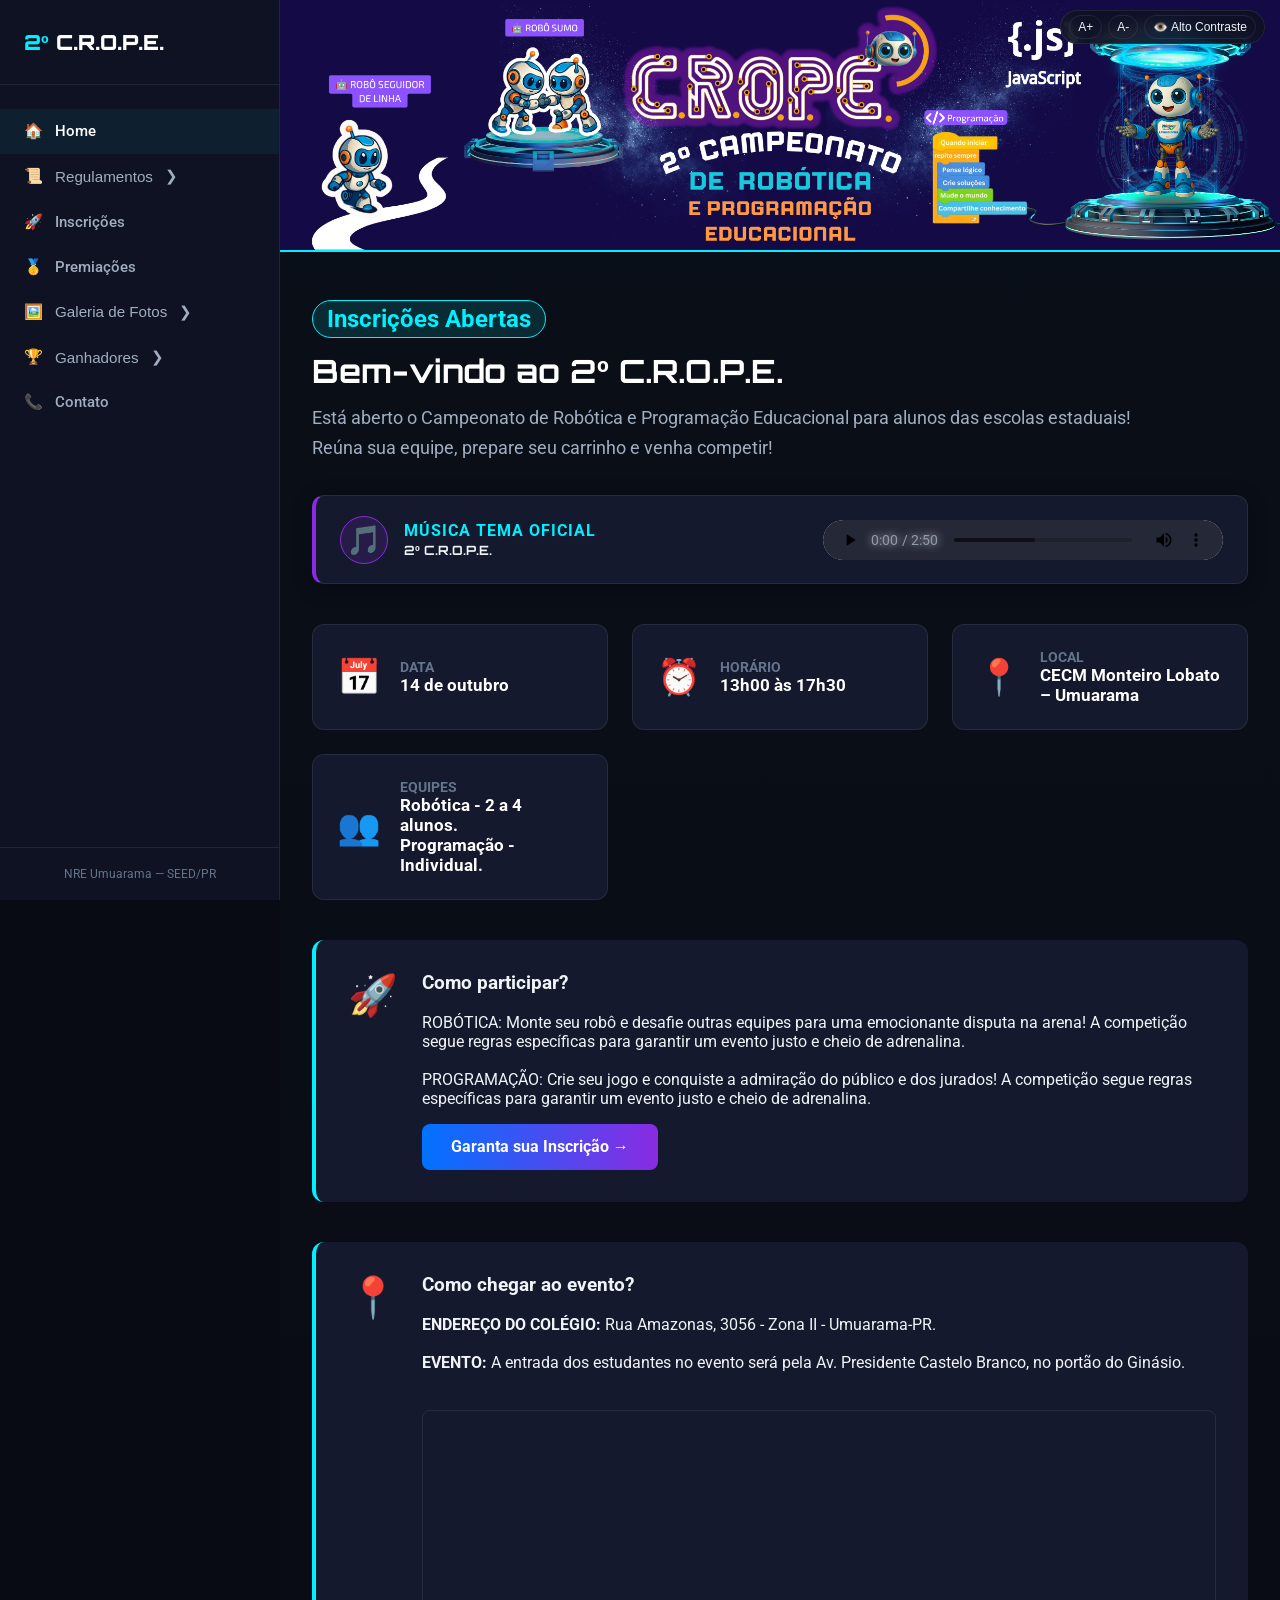
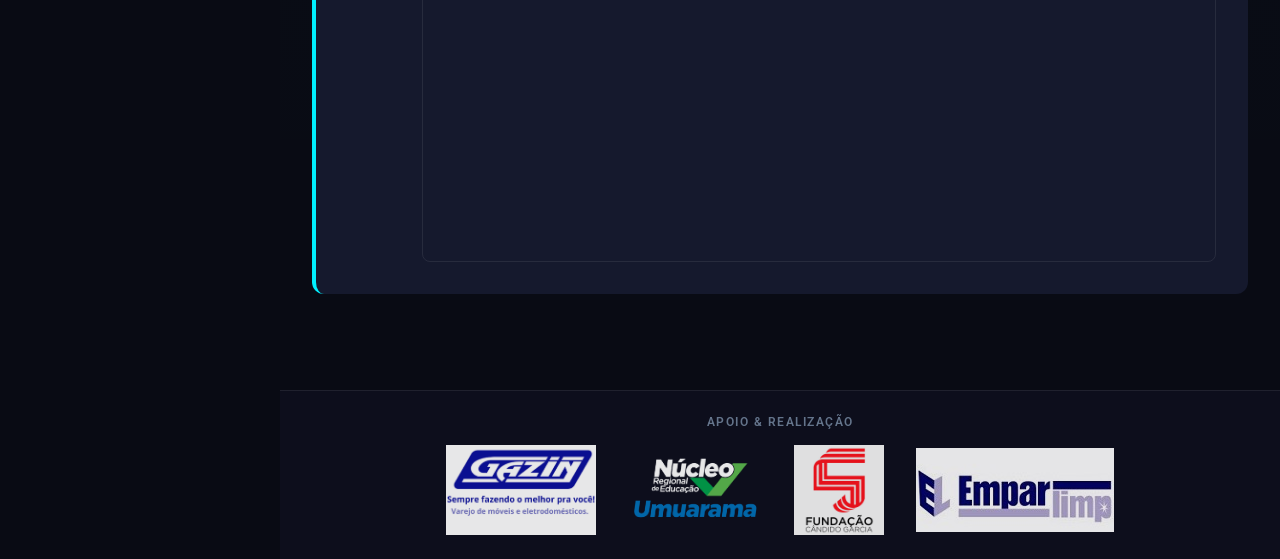
==== index.html @ f58b5fd3 "Logo Empar Limp" ====
<!DOCTYPE html>
<html lang="pt-BR">
<head>
    <meta charset="UTF-8">
    <meta name="viewport" content="width=device-width, initial-scale=1.0">
    <title>2º C.R.O.P.E. - Campeonato de Robótica e Programação Educacional</title>
    <!-- Google Fonts -->
    <link rel="preconnect" href="https://fonts.googleapis.com">
    <link rel="preconnect" href="https://fonts.gstatic.com" crossorigin>
    <link href="https://fonts.googleapis.com/css2?family=Orbitron:wght@600;800;900&family=Rajdhani:wght@500;600;700&family=Roboto:wght@300;400;500;700&display=swap" rel="stylesheet">
    <link rel="stylesheet" href="css/style.css">
</head>
<body class="cyber-theme">

    <!-- ACESSIBILIDADE -->
<div class="accessibility-bar" role="region" aria-label="Acessibilidade">
    <button id="btn-increase-font" title="Aumentar fonte" aria-label="Aumentar fonte">A+</button>
    <button id="btn-decrease-font" title="Diminuir fonte" aria-label="Diminuir fonte">A-</button>
    <button id="btn-toggle-contrast" title="Alternar alto contraste" aria-label="Alto contraste">👁️ Alto Contraste</button>
</div>

    <!-- BARRA LATERAL DE NAVEGAÇÃO -->
    <aside class="sidebar-navigation" id="sidebar">
        <div class="sidebar-header">
            <a href="#home" class="brand-logo">
                <span class="brand-edition">2º</span> C.R.O.P.E.
            </a>
            <button class="mobile-toggle" id="mobile-toggle" aria-label="Alternar Menu">
                <span></span>
                <span></span>
                <span></span>
            </button>
        </div>

        <nav class="nav-menu">
            <ul class="nav-list">
                <li class="nav-item">
                    <a href="#home" class="nav-link active" data-section="home">
                        <span class="nav-icon">🏠</span>
                        <span class="nav-text">Home</span>
                    </a>
                </li>
                <li class="nav-item dropdown">
                    <button class="dropdown-btn" aria-expanded="false">
                        <span class="nav-icon">📜</span>
                        <span class="nav-text">Regulamentos</span>
                        <span class="arrow-icon">❯</span>
                    </button>
                    <ul class="dropdown-menu">
                        <li><a href="#regulamento-robotica" class="nav-link" data-section="regulamento-robotica">Robótica Educacional</a></li>
                        <li><a href="#regulamento-programacao" class="nav-link" data-section="regulamento-programacao">Programação Educacional</a></li>
                    </ul>
                </li>
                <li class="nav-item">
                    <a href="#inscricoes" class="nav-link" data-section="inscricoes">
                        <span class="nav-icon">🚀</span>
                        <span class="nav-text">Inscrições</span>
                    </a>
                </li>
                <li class="nav-item">
                    <a href="#premiacoes" class="nav-link" data-section="premiacoes">
                        <span class="nav-icon">🥇</span>
                        <span class="nav-text">Premiações</span>
                    </a>
                </li>
                <li class="nav-item dropdown">
                    <button class="dropdown-btn" aria-expanded="false">
                        <span class="nav-icon">🖼️</span>
                        <span class="nav-text">Galeria de Fotos</span>
                        <span class="arrow-icon">❯</span>
                    </button>
                    <ul class="dropdown-menu">
                        <li><a href="#fotos-2025" class="nav-link" data-section="fotos-2025">Fotos 1º CROPE (2025)</a></li>
                        <li><a href="#fotos-2026" class="nav-link" data-section="fotos-2026">Fotos 2º CROPE (2026)</a></li>
                    </ul>
                </li>
                <li class="nav-item dropdown">
                    <button class="dropdown-btn" aria-expanded="false">
                        <span class="nav-icon">🏆</span>
                        <span class="nav-text">Ganhadores</span>
                        <span class="arrow-icon">❯</span>
                    </button>
                    <ul class="dropdown-menu">
                        <li><a href="#ganhadores-2025" class="nav-link" data-section="ganhadores-2025">Ganhadores (2025)</a></li>
                        <li><a href="#ganhadores-2026" class="nav-link" data-section="ganhadores-2026">Ganhadores (2026)</a></li>
                    </ul>
                </li>
                <li class="nav-item">
                    <a href="#contato" class="nav-link" data-section="contato">
                        <span class="nav-icon">📞</span>
                        <span class="nav-text">Contato</span>
                    </a>
                </li>

            <!--    <li class="nav-item">
                    <a href="resultados.html" class="nav-link" target="_blank">
                        <span class="badge-neon2">● Resultados ao Vivo!</span>
                    </a>
                </li>
            -->    

            </ul>
        </nav>

        <footer class="sidebar-footer">
            <p>NRE Umuarama — SEED/PR</p>
        </footer>
    </aside>

    <!-- CONTEÚDO PRINCIPAL (SPA VISUAL) -->
    <main class="main-content">

        <!-- ================= SEÇÃO: HOME ================= -->
        <section id="home" class="page-section active">
            <header class="banner-header">
                <img src="images/banner/banner-home.png" alt="Banner 2º CROPE" class="banner-img" onerror="this.classList.add('banner-placeholder')">
                <div class="banner-fallback-title">
                    <h1>2º C.R.O.P.E.</h1>
                    <p>CAMPEONATO DE ROBÓTICA E PROGRAMAÇÃO EDUCACIONAL</p>
                </div>
            </header>

            <article class="content-wrapper">
                <header class="section-title-group">
                    <span class="badge-neon">Inscrições Abertas</span>
                    <h2>Bem-vindo ao 2º C.R.O.P.E.</h2>
                    <p class="lead-text">Está aberto o Campeonato de Robótica e Programação Educacional para alunos das escolas estaduais!</p>
                    <p class="lead-text">Reúna sua equipe, prepare seu carrinho e venha competir!</p>
                </header>

                <!-- Player de Áudio Oficial -->
                    <div class="audio-player-card">
                        <div class="audio-info">
                            <div class="audio-icon">🎵</div>
                            <div class="audio-details">
                                <span class="audio-tag">Música Tema Oficial</span>
                                <h4 class="audio-title">2º C.R.O.P.E.</h4>
                            </div>
                        </div>
    
                        <!-- O atributo 'controls' permite que o usuário dê o play e o 'preload="metadata"' não força o carregamento pesado -->
                        <audio class="custom-audio-element" controls preload="metadata">
                            <source src="audio/musica-tema.mp3" type="audio/mpeg">
                            Seu navegador não suporta o elemento de áudio.
                        </audio>
                    </div>
                
                <section class="info-grid">
                    <article class="info-card">
                        <div class="info-icon">📅</div>
                        <div class="info-body">
                            <h3>Data</h3>
                            <p>14 de outubro</p>
                        </div>
                    </article>

                    <article class="info-card">
                        <div class="info-icon">⏰</div>
                        <div class="info-body">
                            <h3>Horário</h3>
                            <p>13h00 às 17h30</p>
                        </div>
                    </article>

                    <article class="info-card">
                        <div class="info-icon">📍</div>
                        <div class="info-body">
                            <h3>Local</h3>
                            <p>CECM Monteiro Lobato – Umuarama</p>
                        </div>
                    </article>

                    <article class="info-card">
                        <div class="info-icon">👥</div>
                        <div class="info-body">
                            <h3>Equipes</h3>
                            <p>Robótica - 2 a 4 alunos.</p>
                            <p>Programação - Individual.</p>
                        </div>
                    </article>
                </section>

                <article class="callout-box accent-cyan">
                    <div class="callout-icon">🚀</div>
                    <div class="callout-content">
                        <h3>Como participar?</h3><br>                        
                        <p>ROBÓTICA: Monte seu robô e desafie outras equipes para uma emocionante disputa na arena! A competição segue regras específicas para garantir um evento justo e cheio de adrenalina.</p><br>                        
                        <p>PROGRAMAÇÃO: Crie seu jogo e conquiste a admiração do público e dos jurados! A competição segue regras específicas para garantir um evento justo e cheio de adrenalina.</p>
                        <a href="#inscricoes" class="btn-primary nav-trigger" data-target="inscricoes">Garanta sua Inscrição &rarr;</a>
                    </div>
                </article>

               <article class="callout-box accent-cyan">
                    <div class="callout-icon">📍</div>
                    <div class="callout-content">
                    <h3>Como chegar ao evento?</h3><br>                    
                    <p><strong>ENDEREÇO DO COLÉGIO:</strong> Rua Amazonas, 3056 - Zona II - Umuarama-PR.</p><br>                    
                    <p><strong>EVENTO:</strong> A entrada dos estudantes no evento será pela Av. Presidente Castelo Branco, no portão do Ginásio.</p><br>
                    

                    <!-- Contêiner do Mini-Mapa -->
                    <div class="map-container">
                        <iframe 
                            src="https://www.google.com/maps/embed?pb=!1m18!1m12!1m3!1d3652.883713912192!2d-53.31583000000001!3d-23.751500000000003!2m3!1f0!2f0!3f0!3m2!1i1024!2i768!4f13.1!3m3!1m2!1s0x94f2d40026e632db%3A0xb3cf51aef977a4a2!2sR.%20Amazonas%2C%203056%20-%20Zona%20II%2C%20Umuarama%20-%20PR%2C%2087502-120!5e0!3m2!1spt-BR!2sbr!4v1700000000000!5m2!1spt-BR!2sbr" 
                            width="100%" 
                            height="220" 
                            style="border:0;" 
                            allowfullscreen="" 
                            loading="lazy" 
                            referrerpolicy="no-referrer-when-downgrade">
                        </iframe>
                    </div>
                    </div>
                </article>

            </article>
        </section>


        <!-- ================= SEÇÃO: REGULAMENTO ROBÓTICA ================= -->
        <section id="regulamento-robotica" class="page-section">
            <header class="banner-header">
                <img src="images/banner/banner-regulamento-robotica.png" alt="Banner Regulamento Robótica Educacional" class="banner-img" onerror="this.classList.add('banner-placeholder')">
                <div class="banner-fallback-title">
                    <h1>REGULAMENTO ROBÓTICA</h1>
                </div>
            </header>

            <article class="content-wrapper">
                <header class="section-title-group">
                    <h2>Regulamento de Robótica Educacional</h2>
                    <p class="lead-text">Nosso manual de superpoderes! Ele garante que a competição seja justa, emocionante e cheia de desafios incríveis para você mostrar todo o seu talento na robótica.</p>
                </header><br>

                <div class="action-bar-pdf">
                    <a href="docs/regulamento-robotica-esse.pdf" target="_blank" rel="noopener noreferrer" class="btn-download-pdf">
                        📄 Clique aqui e baixe o regulamento de Robótica em PDF
                    </a>
                </div>

                <article class="alert-box warning-alert">
                    <div class="alert-header">
                        <span class="alert-icon">⚠️</span>
                        <h3>Briefing Obrigatório</h3>
                    </div>
                    <p>Será realizado um briefing obrigatório antes do início da competição, com o objetivo de esclarecer e elucidar quaisquer dúvidas dos competidores. É de responsabilidade das equipes interessadas estarem presentes no briefing, com pelo menos um representante, no horário previamente informado pela organização.</p>
                </article>

                <section class="rules-detail-card">
                    <h3>Regras Gerais & Autoridade</h3><br>
                    <ul class="styled-list">
                        <li>A organização poderá realizar briefings adicionais para discutir eventuais situações não previstas neste regulamento.</li>
                        <li>Em casos de incidentes não previstos nestas regras ou não acordados previamente em briefing, caberá à organização do evento deliberar sobre como proceder.</li>
                        <li>Os árbitros poderão solicitar informações técnicas ou operacionais sobre o robô, se julgarem necessário.</li>
                        <li>Os árbitros têm autoridade para desclassificar robôs ou tomar decisões cabíveis durante a competição, desde que justificadas com base neste regulamento e no conteúdo do briefing.</li>
                    </ul>
                </section>
            </article>
        </section>

        <!-- ================= SEÇÃO: REGULAMENTO PROGRAMAÇÃO ================= -->
        <section id="regulamento-programacao" class="page-section">
            <header class="banner-header">
                <img src="images/banner/banner-regulamento-programacao.png" alt="Banner Regulamento Programação Educacional" class="banner-img" onerror="this.classList.add('banner-placeholder')">
                <div class="banner-fallback-title">
                    <h1>REGULAMENTO PROGRAMAÇÃO</h1>
                </div>
            </header>

            <article class="content-wrapper">
                <header class="section-title-group">
                    <h2>Regulamento de Programação Educacional</h2>
                    <p class="lead-text">Nosso guia supremo! Ele mostra tudo que deve ser feito para que a competição seja justa, emocionante e cheia de desafios incríveis para você mostrar todo o seu talento na programação.</p>
                </header><br>

                <div class="action-bar-pdf">
                    <a href="docs/regulamento-programacao-esse.pdf" target="_blank" rel="noopener noreferrer" class="btn-download-pdf">
                        📄 Clique aqui e baixe o regulamento de Programação em PDF
                    </a>
                </div>

                <article class="alert-box warning-alert">
                    <div class="alert-header">
                        <span class="alert-icon">🧑‍💻</span>
                        <h3>Fase Classificatória</h3>
                    </div>
                    <p>Após o encerramento das inscrições será realizada uma banca avaliadora para selecionar os 5 projetos que serão apresentados no dia do evento.</p>
                </article>

                <article class="alert-box warning-alert">
                    <div class="alert-header">
                        <span class="alert-icon">⚠️</span>
                        <h3>Briefing Obrigatório</h3>
                    </div>
                    <p>Será realizado um briefing obrigatório antes do início das apresentações, com o objetivo de esclarecer e elucidar quaisquer dúvidas dos competidores. É de responsabilidade dos interessados estarem presentes no briefing, no horário previamente informado pela organização.</p>
                </article>

                <section class="rules-detail-card">
                    <h3>Orientações Gerais da Competição</h3><br>
                    <ul class="styled-list">
                        <li>A organização poderá realizar briefings adicionais para discutir eventuais situações não previstas neste regulamento.</li>
                        <li>Em casos de incidentes não previstos nestas regras ou não acordados previamente em briefing, caberá à organização do evento deliberar sobre como proceder.</li>
                        <li>Os avaliadores poderão solicitar informações técnicas sobre o projeto/código, se julgarem necessário.</li>
                    </ul>
                </section>
            </article>
        </section>

        <!-- ================= SEÇÃO: INSCRIÇÕES ================= -->
        <section id="inscricoes" class="page-section">
            <header class="banner-header">
                <img src="images/banner/banner-inscricoes.png" alt="Banner Inscrições CROPE" class="banner-img" onerror="this.classList.add('banner-placeholder')">
                <div class="banner-fallback-title">
                    <h1>INSCRIÇÕES</h1>
                </div>
            </header>

            <article class="content-wrapper">
                <header class="section-title-group">
                    <h2>Inscrições para o 2º CROPE</h2>
                    <p class="lead-text">Confira os requisitos de participação e garanta a vaga da sua escola e equipe nas modalidades disponíveis.</p><br>
                </header>

                <section class="requirements-card">
                    <h3 style="color: aqua;">Prazo final para as inscrições: 30 de setembro de 2026.</h3><br>
                    <h3>Requisitos para Participação</h3><br>
                    <ul class="check-list">
                        <li>Podem participar alunos regularmente matriculados nas escolas estaduais jurisdicionadas ao NRE Umuarama.</li>
                        <li>As equipes/competidor inscritos devem representar uma instituição educacional.</li>
                        <li>Para Robótica cada equipe deve ser composta por 2 até 4 alunos.</li>
                        <li>Para Programação os trabalhos devem ser individuais.</li>
                        <li>Cada equipe de Robótica deverá fazer a inscrição na categoria em que deseja participar.</li>
                        <li>Uma instituição pode ser representada por várias equipes ou competidor.</li>
                        <li>O registro de diferentes equipes da mesma instituição na mesma categoria só é permitido se forem compostas por alunos distintos.</li>
                    </ul>
                </section>

                <article class="callout-box alert-border">
                    <div class="callout-icon">✍️</div>
                    <div class="callout-content">
                        <h3>Autorização para MENORES de idade.</h3>
                        <p><strong>É obrigatório anexar a autorização de uso de imagem assinada pelos responsáveis legais dos participantes no ato do preenchimento do formulário de inscrição.</strong></p>
                        <p><strong>Todas as autorizações devem ser agrupadas em um único arquivo PDF para anexar no formulário.</strong></p>
                        <a href="docs/termo-uso-imagem-menor.pdf" target="_blank" class="btn-secondary">
                            📄 Clique aqui para baixar o termo de autorização de uso de imagem para MENOR de idade.
                        </a>
                    </div>
                </article>

                <article class="callout-box alert-border-maior">
                    <div class="callout-icon">✍️</div>
                    <div class="callout-content">
                        <h3>Autorização para MAIORES de idade e/ou professores.</h3>
                        <p><strong>É obrigatório anexar a autorização de uso de imagem devidamente assinada pelos participantes no ato do preenchimento do formulário de inscrição.</strong></p>
                        <p><strong>Todas as autorizações devem ser agrupadas em um único arquivo PDF para anexar no formulário.</strong></p>
                        <a href="docs/termo-uso-imagem-maior.pdf" target="_blank" class="btn-secondary">
                            📄 Clique aqui para baixar o termo de autorização de uso de imagem para MAIOR de idade.
                        </a>
                    </div>
                </article>

                <section class="categories-grid">
                    <article class="category-card glow-purple">
                        <div class="category-badge">Modalidade Robótica</div>
                        <div class="category-icon">🤖</div>
                        <h3>Robô-Sumô</h3>
                        <p>Enfrente outros robôs na arena para ver quem consegue manter o domínio no tatame com força, agilidade e estratégia.</p>
                        <a href="https://forms.gle/gAjZwC9jieRZu14V9" target="_blank" rel="noopener noreferrer" class="btn-action">
                            <span>🤖 Realizar inscrição: Robô-Sumô</span>
                        </a>
                    </article>

                    <article class="category-card glow-blue">
                        <div class="category-badge">Modalidade Robótica</div>
                        <div class="category-icon">🏎️</div>
                        <h3>Seguidor de Linha</h3>
                        <p>Projete e programe um robô veloz capaz de percorrer o circuito sem perder o traçado e no menor tempo possível.</p>
                        <a href="https://forms.gle/YvRXK4kQCvYUqTuA7" target="_blank" rel="noopener noreferrer" class="btn-action">
                            <span>🏎️ Realizar inscrição: Seguidor de Linha</span>
                        </a>
                    </article>

                    <article class="category-card glow-green">
                        <div class="category-badge">Modalidade Programação</div>
                        <div class="category-icon">💻</div>
                        <h3>Programação</h3>
                        <p>Crie um jogo envolvente capaz de cativar o público e os jurados, use toda sua criatividade e desenvolva soluções inteligentes para um código limpo.</p>
                        <a href="https://forms.gle/HqL9S4xP6eVXHHpk6" target="_blank" rel="noopener noreferrer" class="btn-action">
                            <span>👨‍💻 Realizar inscrição: Programação</span>
                        </a>
                    </article>
                </section>
            </article>
        </section>

        <!-- ================= SEÇÃO: PREMIAÇÕES ================= -->
        <section id="premiacoes" class="page-section">
            <header class="banner-header">
                <img src="images/banner/banner-premiacoes.png" alt="Banner Premiações CROPE" class="banner-img" onerror="this.classList.add('banner-placeholder')">
                <div class="banner-fallback-title">
                    <h1>PREMIAÇÕES</h1>
                </div>
            </header>

            <article class="content-wrapper">
                <header class="section-title-group">
                    <h2>Premiações & Reconhecimento</h2>
                    <p class="lead-text">Seu esforço, dedicação e criatividade serão valorizados e celebrados no 2º C.R.O.P.E.!</p>
                </header>

                <section class="awards-grid">
                    <article class="award-card rank-gold">
                        <div class="award-trophy">🏆</div>
                        <h3>Troféus</h3>
                        <p><strong>1º, 2º e 3º colocados</strong> de cada categoria receberão troféus e medalhas.</p>
                    </article>

                    <article class="award-card rank-silver">
                        <div class="award-trophy">🥇</div>
                        <h3>Medalhas</h3>
                        <p><strong>4º e 5º colocados</strong> de cada categoria receberão apenas medalhas.</p>
                    </article>

                    <article class="award-card rank-bronze">
                        <div class="award-trophy">📜</div>
                        <h3>Certificados</h3>
                        <p><strong>Todos os participantes</strong> receberão certificados oficiais de participação de acordo com a categoria.</p>
                    </article>
                </section>
            </article>
        </section>

        <!-- ================= SEÇÃO: FOTOS 2025 ================= -->
        <section id="fotos-2025" class="page-section">
            <header class="banner-header">
                <img src="images/banner/banner-fotos.png" alt="Banner Fotos" class="banner-img" onerror="this.classList.add('banner-placeholder')">
                <div class="banner-fallback-title">
                    <h1>FOTOS DO EVENTO</h1>
                </div>
            </header>

            <article class="content-wrapper">
                <header class="section-title-group">
                    <h2>Fotos do 1º CROPE (2025)</h2>
                    <p class="lead-text">Relembre os melhores momentos da primeira edição do Campeonato de Robótica e Programação Educacional.</p>
                </header>


                <section class="gallery-slider-container">
                    <!-- As fotos serão injetadas dinamicamente via JS aqui -->
                    <div class="slider-wrapper" id="slider-wrapper2025"></div>

                    <!-- Botões de controle -->
                    <button class="slider-btn prev" id="slider-prev">❮</button>
                    <button class="slider-btn next" id="slider-next">❯</button>
                </section>
            
            </article>
        </section>

        <!-- ================= SEÇÃO: FOTOS 2026 ================= -->
        <section id="fotos-2026" class="page-section">
            <header class="banner-header">
                <img src="images/banner/banner-fotos.png" alt="Banner Fotos" class="banner-img" onerror="this.classList.add('banner-placeholder')">
                <div class="banner-fallback-title">
                    <h1>FOTOS DO EVENTO</h1>
                </div>
            </header>

            <article class="content-wrapper">
                <header class="section-title-group">
                    <h2>Fotos do 2º CROPE (2026) - EM BREVE</h2>
                    <p class="lead-text">Aqui estarão as fotos da segunda edição do Campeonato de Robótica e Programação Educacional.</p>
                </header>

                <section class="gallery-slider-container">
                    <!-- As fotos serão injetadas dinamicamente via JS aqui -->
                    <div class="slider-wrapper" id="slider-wrapper2026"></div>

                    <!-- Botões de controle -->
                    <button class="slider-btn prev" id="slider-prev">❮</button>
                    <button class="slider-btn next" id="slider-next">❯</button>
                </section>

            </article>
        </section>

        <!-- ================= SEÇÃO: GANHADORES 2025 ================= -->
        <section id="ganhadores-2025" class="page-section">
            <header class="banner-header">
                <img src="images/banner/banner-ganhadores.png" alt="Banner Regulamento Robótica Educacional" class="banner-img" onerror="this.classList.add('banner-placeholder')">
                <div class="banner-fallback-title">
                    <h1>GANHADORES 2025</h1>
                </div>
            </header>

            <article class="content-wrapper">
                <header class="section-title-group">
                    <h2>Ganhadores do CROPE em 2025</h2>
                    <p class="lead-text">Conheça os competidores que mostraram todo seu talento na edição 2025 do CROPE.</p>
                </header>

                <article class="alert-box warning-alert">
                    <div class="alert-header">
                        <h3>🤖 Robô-Sumô</h3>
                    </div>
                    <h3>1º lugar: CE Ver José Balan: Titan Balan</h3>
                    <h3>2° lugar: CE Nestor Victor: Haikaze</h3>
                    <h3>3° lugar: CE Nestor Victor: Aluzão</h3>
                    <h3>4° lugar: CE Nestor Victor: Cybergirls</h3>
                    <h3>5ª lugar: CE Lucia Alves - Vórtex Sombrio</h3>
                </article>

                <article class="alert-box ganhadores-alert">
                    <div class="alert-header">
                        <h3>🚗 Seguidor de Linha</h3>
                    </div>
                    <h3>1º lugar: CE Castelo Branco: Destructor</h3>                   
                    <h3>2° lugar: CE Nestor Victor : Legendário</h3>
                    <h3>3º lugar: CE Santa Eliza: Roblô</h3>
                    <h3>4° lugar: CE Castelo Branco: Robocopssanta</h3>
                    <h3>5ª lugar: CE Malba Tahan: Cyber Flash</h3>
                </article>

                <section class="rules-detail-card">
                    <h3>O próximo ganhador pode ser você 🫵</h3>                                        
                </section>
            </article>
        </section>
        
       <!-- ================= SEÇÃO: GANHADORES 2026 ================= -->
        <section id="ganhadores-2026" class="page-section">
            <header class="banner-header">
                <img src="images/banner/banner-ganhadores.png" alt="Banner Regulamento Robótica Educacional" class="banner-img" onerror="this.classList.add('banner-placeholder')">
                <div class="banner-fallback-title">
                    <h1>GANHADORES 2026</h1>
                </div>
            </header>

            <article class="content-wrapper">
                <header class="section-title-group">
                    <h2>Ganhadores do CROPE em 2026 (EM BREVE)</h2>
                    <p class="lead-text">Conheça os competidores que mostraram todo seu talento na edição 2026 do CROPE.</p>
                </header>

               <!-- <article class="alert-box warning-alert">
                    <div class="alert-header">
                        <h3>🤖 Robô-Sumô</h3>
                    </div>
                    <h3>1º lugar: CE Ver José Balan: Titan Balan</h3>
                    <h3>2° lugar: CE Nestor Victor: Haikaze</h3>
                    <h3>3° lugar: CE Nestor Victor: Aluzão</h3>
                    <h3>4° lugar: CE Nestor Victor: Cybergirls</h3>
                    <h3>5ª lugar: CE Lucia Alves - Vórtex Sombrio</h3>
                </article>

                <article class="alert-box ganhadores-alert">
                    <div class="alert-header">
                        <h3>🚗 Seguidor de Linha</h3>
                    </div>
                    <h3>1º lugar: CE Castelo Branco: Destructor</h3>                   
                    <h3>2° lugar: CE Nestor Victor : Legendário</h3>
                    <h3>3º lugar: CE Santa Eliza: Roblô</h3>
                    <h3>4° lugar: CE Castelo Branco: Robocopssanta</h3>
                    <h3>5ª lugar: CE Malba Tahan: Cyber Flash</h3>
                </article>

                <section class="rules-detail-card">
                    <h3>O próximo ganhador pode ser você 🫵</h3>                                        
                </section> -->
            </article>
        </section> 
        
        <!-- ================= SEÇÃO: CONTATO ================= -->
        <section id="contato" class="page-section">
            <header class="banner-header">
                <img src="images/banner/banner-contato.png" alt="Banner Contato" class="banner-img" onerror="this.classList.add('banner-placeholder')">
                <div class="banner-fallback-title">
                    <h1>CONTATO</h1>
                </div>
            </header>

            <article class="content-wrapper">
                <header class="section-title-group">
                    <h2>Fale Conosco</h2>
                    <p class="lead-text">Dúvidas sobre os regulamentos, inscrições ou logística do evento? Entre em contato com a equipe organizadora.</p>
                </header>

                <section class="contacts-grid">
                    <article class="contact-card glow-cyan">
                        <header class="contact-card-header">
                            <span class="contact-tag">Coordenação</span>
                            <h3>Robótica Educacional</h3>
                        </header>
                        <div class="contact-body">
                            <div class="person-name">Kelly Christina Rezende</div>
                            <ul class="contact-details-list">
                                <li>📧 <a href="mailto:kelly_rezende@escola.pr.gov.br">kelly_rezende@escola.pr.gov.br</a></li>
                                <li>🏢 NRE de Umuarama</li>
                                <li>☎️ (44) 3621-8610</li>
                                <li>📱 (44) 99833-7289</li>
                            </ul>
                        </div>
                    </article>

                    <article class="contact-card glow-purple">
                        <header class="contact-card-header">
                            <span class="contact-tag">Coordenação</span>
                            <h3>Programação Educacional</h3>
                        </header>
                        <div class="contact-body">
                            <div class="person-name">Edmilson Ramos Coelho</div>
                            <ul class="contact-details-list">
                                <li>📧 <a href="mailto:nreumr_programacao@educacao.pr.gov.br">nreumr_programacao@educacao.pr.gov.br</a></li>
                                <li>🏢 NRE de Umuarama</li>
                                <li>☎️ (44) 3621-8656</li>
                                <li>📱 (44) 99976-3508</li>
                            </ul>
                        </div>
                    </article>
                </section>
            </article>
        </section>

        <!-- Cole este bloco dentro de <main class="main-content">, no final, após todas as .page-section -->
        <footer class="sponsors-footer">
            <div class="sponsors-container">
                <span class="sponsors-title">Apoio & Realização</span>
                <div class="sponsors-logos">
                    <!-- Substitua os 'src' pelos caminhos das imagens dos patrocinadores -->
                    <img src="images/logo/logo-gazin-e.png" alt="Núcleo Regional de Educação de Umuarama" class="sponsor-logo">
                    <img src="images/logo/logo-nre.png" alt="Móveis Gazin" class="sponsor-logo">
                    <img src="images/logo/logo-fund-unipar.jpeg" alt="Fundação Cândido Garcia" class="sponsor-logo">
                    <img src="images/logo/logo-empar-limp.jpeg" alt="Empar Limp" class="sponsor-logo">
                </div>
            </div>
        </footer>

    </main>

    <script src="js/script.js"></script>
</body>
</html>
---- css/style.css ----
:root {
    --bg-dark-core: #090b14;
    --bg-sidebar: #0f1222;
    --bg-card: #15192d;
    --cyan-neon: #00f0ff;
    --blue-neon: #0072ff;
    --purple-neon: #8a2be2;
    --magenta-neon: #ff007f;
    --yellow-warning: #ffd700;
    --text-primary: #f0f4f8;
    --text-muted: #a0aec0;
    --text-dim: #64748b;
    --border-subtle: rgba(255, 255, 255, 0.08);
    --font-heading: 'Orbitron', 'Rajdhani', sans-serif;
    --font-body: 'Roboto', sans-serif;
    --font-scale: 1rem;
}

/* ALTO CONTRASTE */
body.high-contrast {
    --bg-dark-core: #000000 !important;
    --bg-sidebar: #050505 !important;
    --bg-card: #111111 !important;
    --cyan-neon: #00ffff !important;
    --blue-neon: #3388ff !important;
    --purple-neon: #d000ff !important;
    --magenta-neon: #ff0055 !important;
    --yellow-warning: #ffff00 !important;
    --text-primary: #ffffff !important;
    --text-muted: #e0e0e0 !important;
    --border-subtle: #ffffff !important;
}

*, *::before, *::after { 
    box-sizing: border-box; 
    margin: 0; 
    padding: 0; 
}

html { 
    font-size: var(--font-scale); 
}

body.cyber-theme {
    background-color: var(--bg-dark-core);
    color: var(--text-primary);
    font-family: var(--font-body);
    display: flex;
    min-height: 100vh;
}

/* FIXAR O TITULO DA PÁGINA / BANNER NO TOPO */
.banner-header {
    position: sticky;
    top: 0;
    z-index: 90;
    background-color: var(--bg-dark-core);
    backdrop-filter: blur(10px);
}

/* Evita que o conteúdo da página passe por cima dos botões de acessibilidade */
.accessibility-bar {
    z-index: 1000;
}

/* BARRA DE ACESSIBILIDADE */
.accessibility-bar {
    position: fixed;
    top: 10px;
    right: 15px;
    z-index: 1000;
    display: flex;
    gap: 6px;
    background: rgba(15, 18, 34, 0.85);
    backdrop-filter: blur(8px);
    padding: 4px 8px;
    border-radius: 20px;
    border: 1px solid var(--border-subtle);
}

.accessibility-bar button {
    background: transparent;
    border: 1px solid var(--border-subtle);
    color: var(--text-primary);
    padding: 4px 8px;
    border-radius: 12px;
    font-size: 0.75rem;
    cursor: pointer;
    transition: all 0.2s;
}

.accessibility-bar button:hover {
    border-color: var(--cyan-neon);
    color: var(--cyan-neon);
}

/* SIDEBAR E CABEÇALHO FIXO */
.sidebar-navigation {
    width: 280px;
    background-color: var(--bg-sidebar);
    border-right: 1px solid var(--border-subtle);
    display: flex;
    flex-direction: column;
    position: fixed;
    top: 0; bottom: 0; left: 0;
    z-index: 100;
}

.sidebar-header { 
    padding: 1.8rem 1.5rem; 
    border-bottom: 1px solid var(--border-subtle); 
    display: flex;
    justify-content: space-between;
    align-items: center;
}

.brand-logo { 
    font-family: var(--font-heading); 
    font-size: 1.3rem; 
    font-weight: 900; 
    color: #fff; 
    text-decoration: none; 
}

.brand-edition { 
    color: var(--cyan-neon); 
}

.mobile-toggle {
    display: none;
    background: transparent;
    border: none;
    cursor: pointer;
    flex-direction: column;
    gap: 5px;
}

.mobile-toggle span {
    width: 24px;
    height: 2px;
    background: var(--text-primary);
    transition: 0.3s;
}

.nav-menu { 
    flex: 1; 
    padding: 1.5rem 0; 
    overflow-y: auto;
}

 .nav-list { 
    list-style: none;
}

.nav-link, .dropdown-btn {
    display: flex; 
    align-items: center; 
    gap: 12px; 
    padding: 0.85rem 1.5rem;
    color: var(--text-muted); 
    text-decoration: none; 
    font-weight: 500; 
    font-size: 0.95rem;
    border-left: 3px solid transparent; 
    background: transparent; 
    border: none; 
    width: 100%; 
    cursor: pointer; 
    text-align: left;
}

.nav-link:hover, .nav-link.active { 
    color: #fff; 
    background: rgba(0, 240, 255, 0.06); 
    border-left-color: var(--cyan-neon); 
}

.dropdown-menu { 
    list-style: none; 
    max-height: 0; 
    overflow: hidden; 
    transition: max-height 0.3s ease; 
    background: rgba(0, 0, 0, 0.2); 
}

.dropdown.open .dropdown-menu {
     max-height: 200px; 
}

.dropdown-menu .nav-link { 
    padding-left: 3.2rem; 
    font-size: 0.88rem; 
}

.sidebar-footer { 
    padding: 1.2rem 1.5rem; 
    border-top: 1px solid var(--border-subtle); 
    font-size: 0.75rem; 
    color: var(--text-dim); 
    text-align: center; 
}

.main-content { 
    margin-left: 280px; 
    flex: 1; 
    min-height: 100vh; 
}

.page-section { 
    display: none; 
}

.page-section.active { 
    display: block; 
    animation: fadeIn 0.3s ease; 
}

@keyframes fadeIn { 
    from { opacity: 0; } 
    to { opacity: 1; } 
}

/* DIFERENCIAÇÃO DE SEÇÕES E BANNERS */

.banner-header {
    position: sticky;
    top: 0;
    z-index: 90;
    width: 100%;
    max-height: 260px; /* Mantém um limite máximo para não ocupar a tela toda */
    overflow: hidden;
    border-bottom: 2px solid var(--cyan-neon);
    background: #0d111d;
    display: flex;
    justify-content: center;
    align-items: center;
}

.banner-img {
    width: 100%;
    height: 100%;
    max-height: 260px;
    object-fit: contain; /* Exibe a imagem inteira sem cortar texto ou arte */
    object-position: center;
}

.banner-placeholder { 
    display: none !important; 
}

.banner-fallback-title { 
    display: none; 
    padding: 3rem 2rem; 
    text-align: center; 
    background: linear-gradient(135deg, #150030 0%, #00122e 100%); 
}

.banner-img.banner-placeholder + .banner-fallback-title { 
    display: block; 
}

.banner-fallback-title h1 { 
    font-family: var(--font-heading); 
    color: var(--cyan-neon); 
}


/* Variações Sutis de Cores por Seção */
#home { 
    background: linear-gradient(180deg, rgba(0,240,255,0.02) 0%, transparent 100%); 
}

#regulamento-robotica { 
    background: linear-gradient(180deg, rgba(138,43,226,0.04) 0%, transparent 100%); 
}

#regulamento-robotica .banner-header { 
    border-bottom-color: var(--purple-neon); 
}

#regulamento-programacao { 
    background: linear-gradient(180deg, rgba(0,114,255,0.04) 0%, transparent 100%); 
}

#regulamento-programacao .banner-header { 
    border-bottom-color: var(--blue-neon); 
}

#inscricoes { 
    background: linear-gradient(180deg, rgba(255,0,127,0.03) 0%, transparent 100%); 
}

#inscricoes .banner-header { 
    border-bottom-color: var(--magenta-neon); 
}

.content-wrapper { 
    max-width: 1100px; 
    margin: 0 auto; 
    padding: 3rem 2rem; 
}

.callout-content {
    width: 100%;
}

.map-container {
    margin-top: 1.2rem;
    width: 100%;
    max-width: 900px;
    border-radius: 8px;
    overflow: hidden;
    border: 1px solid var(--border-subtle);
}

.map-container iframe {
    display: block;
    width: 100%;
    height: 450px;
}

.badge-neon { 
    display: inline-block; 
    padding: 4px 14px; 
    background: rgba(0, 240, 255, 0.12); 
    border: 1px solid var(--cyan-neon); 
    color: var(--cyan-neon); 
    border-radius: 20px; 
    font-size: 1.5rem; 
    font-weight: 700; 
    margin-bottom: 0.8rem; 
}

.badge-neon2 { 
    display: inline-block; 
    padding: 4px 14px; 
    background: rgba(0, 240, 255, 0.12); 
    border: 1px solid var(--cyan-neon); 
    color: var(--cyan-neon); 
    border-radius: 20px; 
    font-size: 1.1rem; 
    font-weight: 700; 
    margin-bottom: 0.8rem; 
    animation: pulse-live 1.5s infinite;
}

@keyframes pulse-live {
    0%, 100% { opacity: 1; transform: scale(1); }
    50% { opacity: 0.5; transform: scale(0.95); }
}

.section-title-group h2 { 
    font-family: var(--font-heading); 
    font-size: 2rem; 
    color: #fff; 
    margin-bottom: 0.8rem; 
}

.lead-text { 
    font-size: 1.1rem; 
    color: var(--text-muted); 
    line-height: 1.7; 
}

.info-grid { 
    display: grid; 
    grid-template-columns: repeat(auto-fit, minmax(220px, 1fr)); 
    gap: 1.5rem; 
    margin: 2.5rem 0; 
}

.info-card { 
    background: var(--bg-card); 
    border: 1px solid var(--border-subtle); 
    border-radius: 12px; 
    padding: 1.5rem; 
    display: flex; 
    align-items: center; 
    gap: 1.2rem; 
}

.info-icon { 
    font-size: 2.2rem; 
}

.info-body h3 { 
    font-size: 0.85rem; 
    color: var(--text-dim); 
    text-transform: uppercase; 
}

.info-body p { 
    font-size: 1.05rem; 
    font-weight: 700; 
    color: #fff; 
}

.callout-box { 
    background: var(--bg-card); 
    border-radius: 12px; 
    padding: 2rem; 
    display: flex;
    gap: 1.5rem; 
    margin-top: 2.5rem; 
    border-left: 4px solid var(--cyan-neon); 
}

.callout-box.alert-border { 
    border-left-color: var(--yellow-warning); 
}

.callout-box.alert-border-maior { 
    border-left-color: var(--magenta-neon); 
}

.callout-icon { 
    font-size: 2.5rem; 
}

.btn-primary { 
    display: inline-block; 
    padding: 0.85rem 1.8rem; 
    background: linear-gradient(90deg, var(--blue-neon), var(--purple-neon)); 
    color: #fff; 
    font-weight: 700; 
    text-decoration: none; 
    border-radius: 8px; 
    margin-top: 1rem; 
}

.btn-secondary { 
    display: inline-block; 
    padding: 0.75rem 1.4rem; 
    background: rgba(255, 255, 255, 0.05); 
    border: 1px solid var(--border-subtle); 
    color: #fff; 
    text-decoration: none; 
    border-radius: 6px; 
    margin-top: 0.8rem; 
}

.btn-download-pdf { 
    display: inline-flex; 
    padding: 1rem 1.8rem; 
    background: rgba(255, 0, 127, 0.1); 
    border: 1px solid var(--magenta-neon); 
    color: #fff; 
    text-decoration: none; 
    border-radius: 8px; 
    font-weight: 700; 
}


.warning-alert { 
    background: rgba(255, 215, 0, 0.06); 
    border: 1px solid var(--yellow-warning); 
    border-radius: 10px; 
    padding: 1.5rem; 
    margin: 2rem 0; 
}

.alert-header h3 { 
    color: var(--yellow-warning); 
    font-family: var(--font-heading); 
}

.ganhadores-alert { 
    background: rgba(255, 215, 0, 0.06); 
    border: 1px solid var(--magenta-neon); 
    border-radius: 10px; 
    padding: 1.5rem; 
    margin: 2rem 0; 
}


.categories-grid, .awards-grid, .contacts-grid { 
    display: grid; 
    grid-template-columns: repeat(auto-fit, minmax(280px, 1fr)); 
    gap: 2rem; 
    margin-top: 2.5rem; 
}

.category-card, .award-card, .contact-card { 
    background: var(--bg-card); 
    border: 1px solid var(--border-subtle); 
    border-radius: 14px; 
    padding: 2rem; 
}

.category-badge, .contact-tag { 
    font-size: 0.95rem; 
    color: var(--cyan-neon); 
    text-transform: uppercase; 
}

.category-icon, .award-trophy { 
    font-size: 3rem; 
    margin: 0.8rem 0; 
}

.btn-action { 
    display: block; 
    text-align: center; 
    padding: 0.85rem; 
    background: rgba(255, 255, 255, 0.05); 
    border: 1px solid var(--border-subtle); 
    color: #fff; 
    text-decoration: none; 
    border-radius: 8px; 
    margin-top: 1rem; 
}

/* 1. LARGURA DO CARROSSEL */

.gallery-slider-container { 
    position: relative; 
    max-width: 1000px; 
    margin: 2rem auto; 
    border-radius: 14px; 
    overflow: hidden; 
    background: #000; 
}

.slider-wrapper { 
    height: 600px; 
    position: relative; 
}

.slide-item { 
    position: absolute; 
    inset: 0; 
    opacity: 0; 
    transition: opacity 0.5s; 
}

.slide-item.active { 
    opacity: 1; 
}

.slide-item img { width: 100%; 
    height: 100%; 
    object-fit: cover; 
}

.slide-item figcaption { 
    position: absolute; 
    bottom: 0; 
    left: 0; 
    right: 0; 
    background: rgba(0,0,0,0.8); 
    padding: 1rem; 
    text-align: center; 
    color: #fff; 
}

.slider-btn { 
    position: absolute; 
    top: 50%; 
    transform: translateY(-50%); 
    background: rgba(0,0,0,0.7); 
    color: var(--cyan-neon); 
    border: none; 
    width: 40px; 
    height: 40px; 
    border-radius: 50%; 
    cursor: pointer; 
}

.slider-btn.prev { 
    left: 10px; 
}

.slider-btn.next { 
    right: 10px; 
}

@media (max-width: 900px) {
    .slider-wrapper { 
        height: 300px; /* Altura confortável para a tela do celular */
    }
}

.contact-card-header { 
    background: rgba(255,255,255,0.03); 
    padding: 1rem; 
    margin: -2rem -2rem 1.5rem -2rem; 
    border-bottom: 1px solid var(--border-subtle); 
}

.person-name { 
    font-size: 1.2rem; 
    font-weight: bold; 
    margin-bottom: 1rem; 
}

.contact-details-list { 
    list-style: none; 
    display: flex; 
    flex-direction: column; 
    gap: 0.6rem; 
}

.contact-details-list a { 
    color: var(--text-primary); 
    text-decoration: none; 
}

/* RODAPÉ DE PATROCINADORES */
.sponsors-footer {
    width: 100%;
    background: rgba(15, 18, 34, 0.6);
    border-top: 1px solid var(--border-subtle);
    padding: 1.5rem 2rem;
    margin-top: 3rem;
}

.sponsors-container {
    max-width: 1100px;
    margin: 0 auto;
    display: flex;
    flex-direction: column;
    align-items: center;
    gap: 1rem;
}

.sponsors-title {
    font-size: 0.75rem;
    text-transform: uppercase;
    letter-spacing: 1.5px;
    color: var(--text-dim);
    font-weight: 600;
}

.sponsors-logos {
    display: flex;
    flex-wrap: wrap;
    justify-content: center;
    align-items: center;
    gap: 2rem;
}

.sponsor-logo {
    max-height: 90px;
    width: auto;
    opacity: 0.9;
    filter: gray    scale(25%);
    transition: all 0.3s ease;
}

/* Efeito ao passar o mouse para dar destaque discreto */
.sponsor-logo:hover {
    opacity: 1;
    filter: grayscale(0%);
    max-height: 99px;
}

/* Ajuste Responsivo */
@media (max-width: 768px) {
    .sponsors-logos {
        gap: 1.2rem;
    }
    
    .sponsor-logo {
        max-height: 28px;
    }
}


/* RESPONSIVIDADE PARA DISPOSITIVOS MÓVEIS */
@media (max-width: 900px) {
    .sidebar-navigation {
        width: 100%;
        height: auto;
        bottom: auto;
        position: fixed;
        top: 0;
    }

    .mobile-toggle { display: flex; }

    .nav-menu {
        display: none;
        max-height: 70vh;
    }

    .sidebar-navigation.mobile-open .nav-menu {
        display: block;
    }

    .sidebar-footer { display: none; }

    .main-content {
        margin-left: 0;
        padding-top: 70px;
    }

    .accessibility-bar {
        top: 80px;
        right: 10px;
    }

    .content-wrapper { padding: 1.5rem 1rem; }
    .slider-wrapper { height: 260px; }
}

/* CARD DO PLAYER DE ÁUDIO */
.audio-player-card {
    background: var(--bg-card);
    border: 1px solid var(--border-subtle);
    border-left: 4px solid var(--purple-neon);
    border-radius: 12px;
    padding: 1.2rem 1.5rem;
    margin: 2rem 0;
    display: flex;
    flex-wrap: wrap;
    align-items: center;
    justify-content: space-between;
    gap: 1.2rem;
    box-shadow: 0 4px 20px rgba(0, 0, 0, 0.25);
}

.audio-info {
    display: flex;
    align-items: center;
    gap: 1rem;
}

.audio-icon {
    font-size: 1.8rem;
    background: rgba(138, 43, 226, 0.15);
    border: 1px solid var(--purple-neon);
    width: 48px;
    height: 48px;
    border-radius: 50%;
    display: flex;
    align-items: center;
    justify-content: center;
}

.audio-details {
    display: flex;
    flex-direction: column;
}

.audio-tag {
    font-size: 1.0rem;
    text-transform: uppercase;
    color: var(--cyan-neon);
    letter-spacing: 1px;
    font-weight: 700;
}

.audio-title {
    font-size: 0.8rem;
    color: var(--text-primary);
    font-family: var(--font-heading);
    margin-top: 2px;
}

/* ESTILIZAÇÃO DO CONTROLE NATIVO DE ÁUDIO */
.custom-audio-element {
    height: 40px;
    outline: none;
    border-radius: 20px;
    flex: 1;
    min-width: 250px;
    max-width: 400px;
}

/* Suporte visual para navegadores baseados em WebKit (Chrome, Edge, Brave, Opera) */
.custom-audio-element::-webkit-media-controls-panel {
    background-color: rgba(15, 18, 34, 0.9);
    border: 1px solid var(--border-subtle);
}

.custom-audio-element::-webkit-media-controls-current-time-display,
.custom-audio-element::-webkit-media-controls-time-remaining-display {
    color: var(--text-muted);
}

/* RESPONSIVIDADE */
@media (max-width: 600px) {
    .audio-player-card {
        flex-direction: column;
        align-items: flex-start;
    }
    
    .custom-audio-element {
        width: 100%;
        max-width: 100%;
    }
}
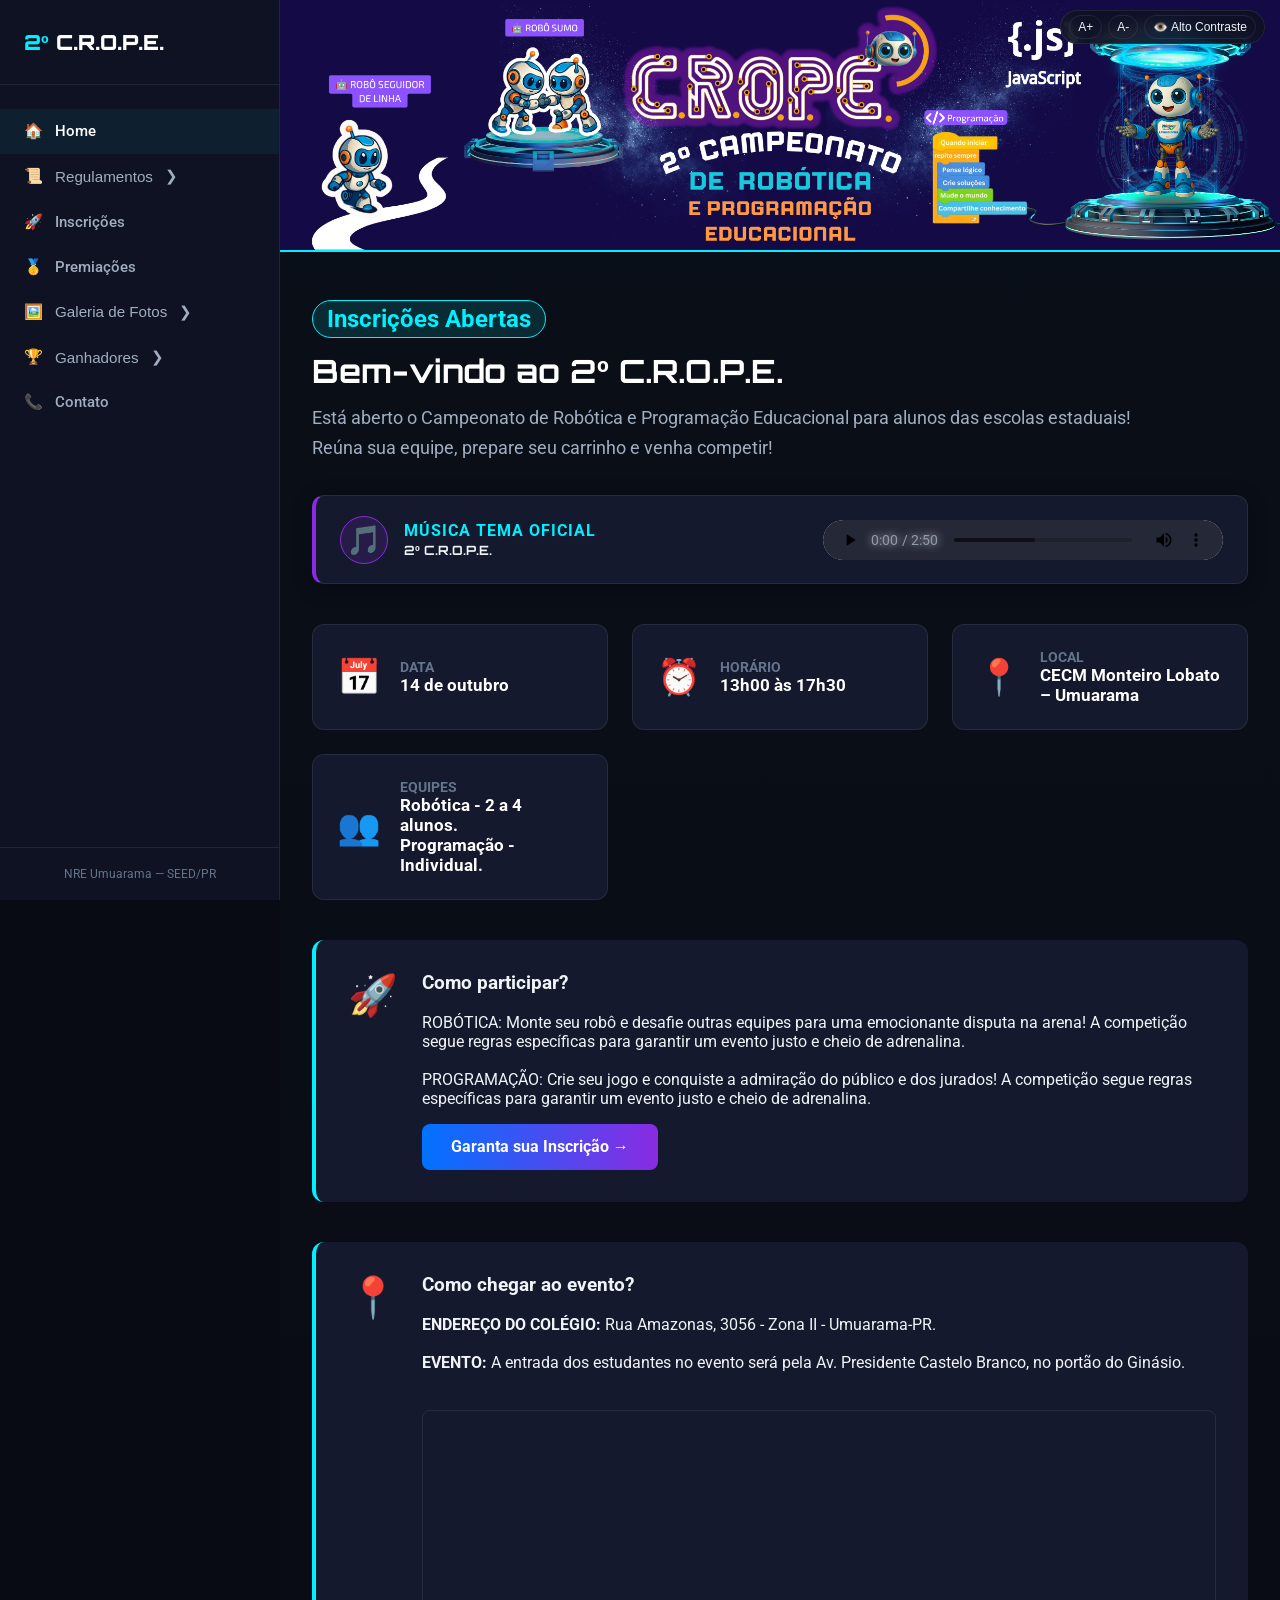
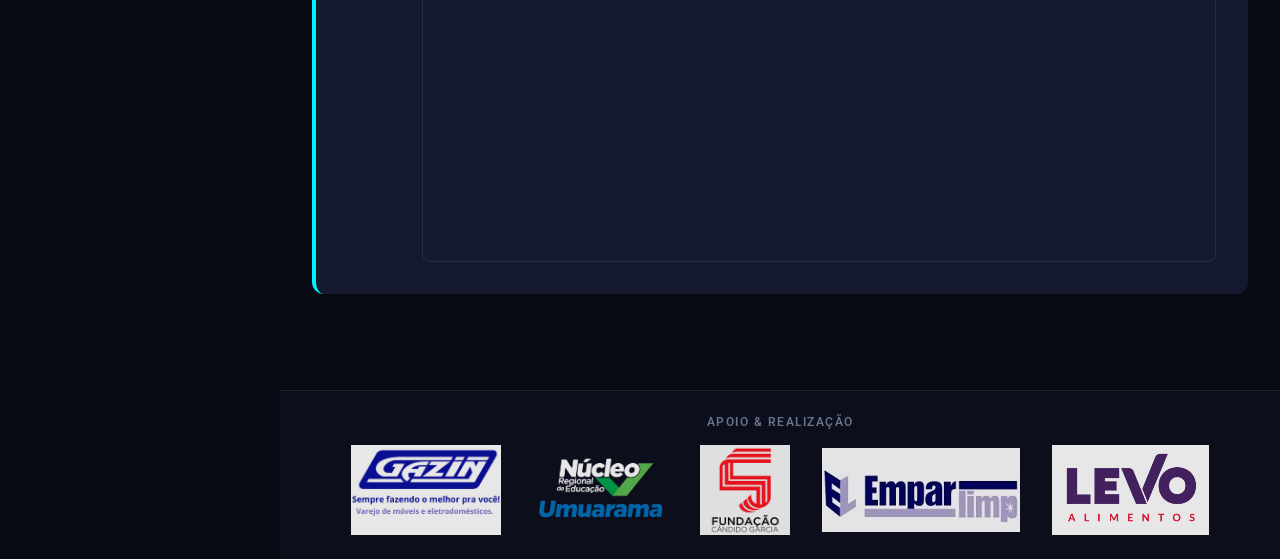
==== commit 40b71a45: "Logo Levo" ====
--- a/index.html
+++ b/index.html
@@ -632,6 +632,7 @@
                     <img src="images/logo/logo-nre.png" alt="Móveis Gazin" class="sponsor-logo">
                     <img src="images/logo/logo-fund-unipar.jpeg" alt="Fundação Cândido Garcia" class="sponsor-logo">
                     <img src="images/logo/logo-empar-limp.jpeg" alt="Empar Limp" class="sponsor-logo">
+                    <img src="images/logo/logo-levo.png" alt="Levo Alimentos" class="sponsor-logo">
                 </div>
             </div>
         </footer>
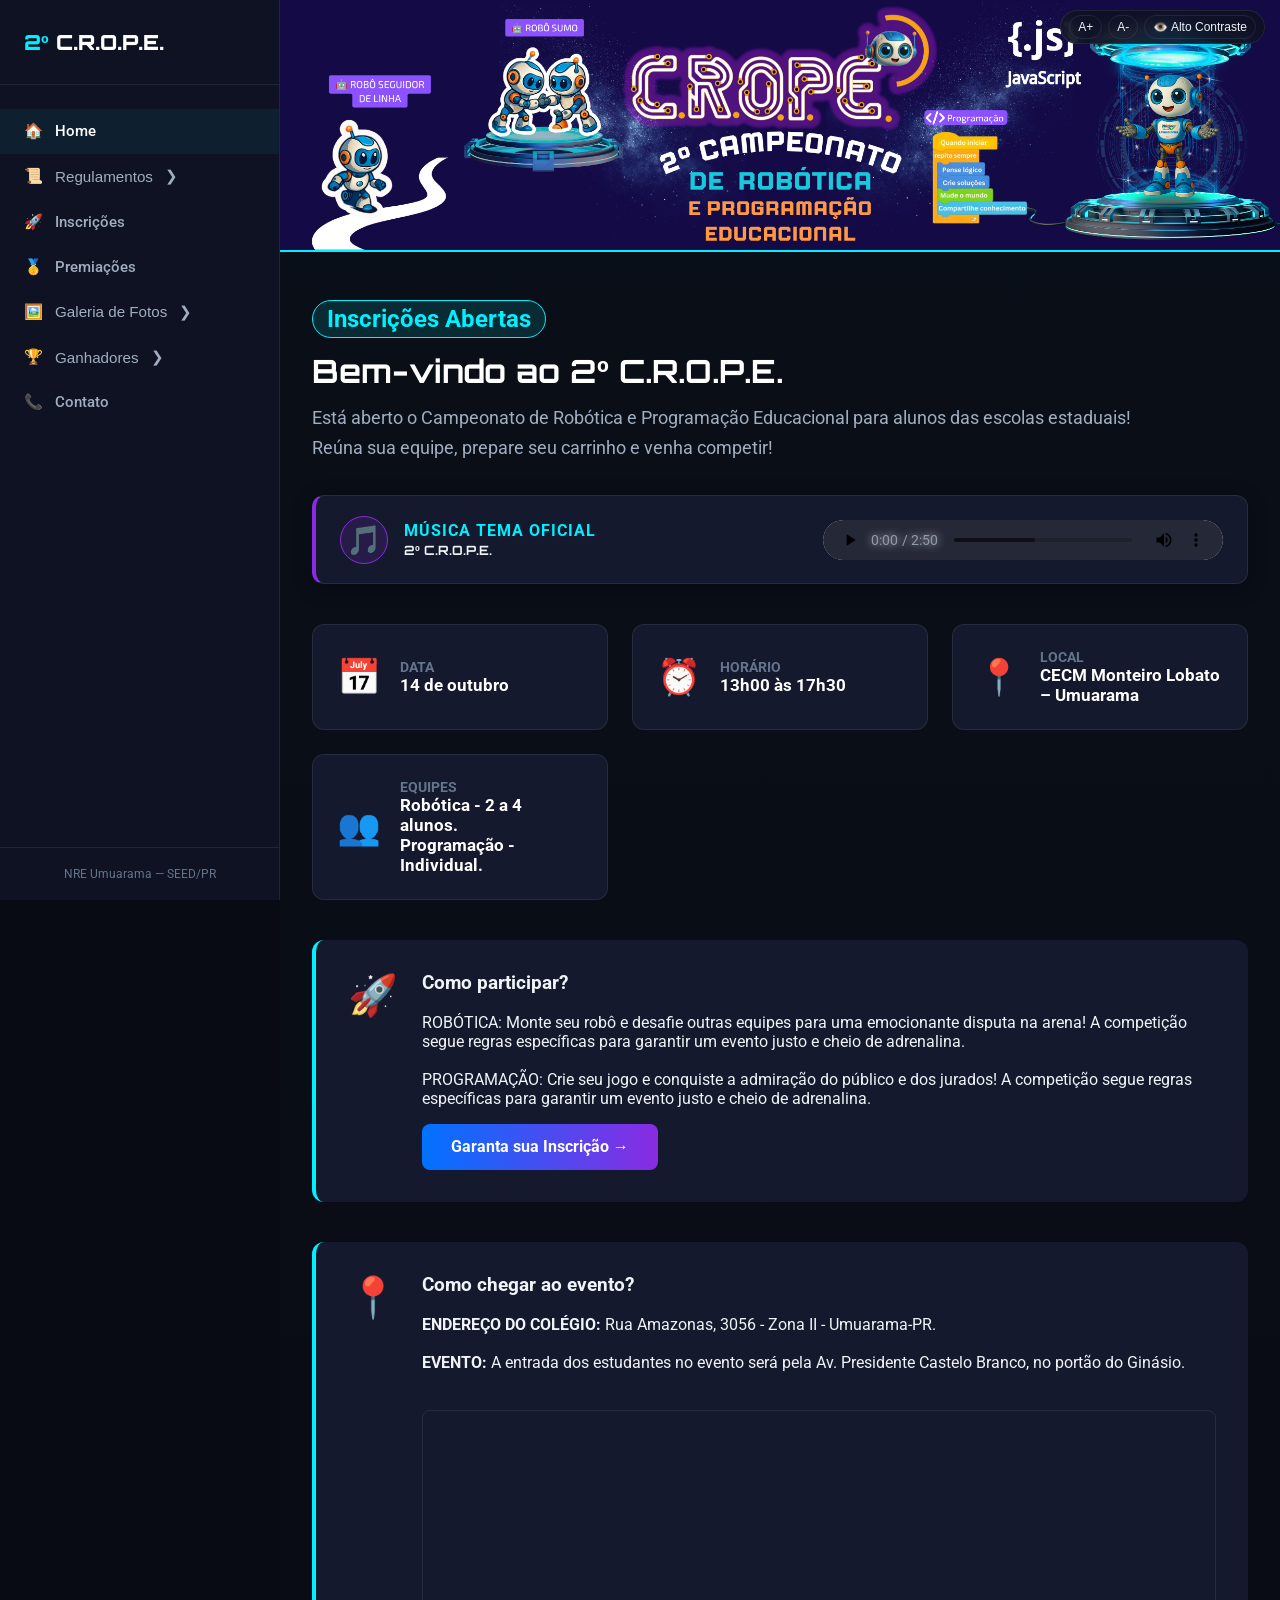
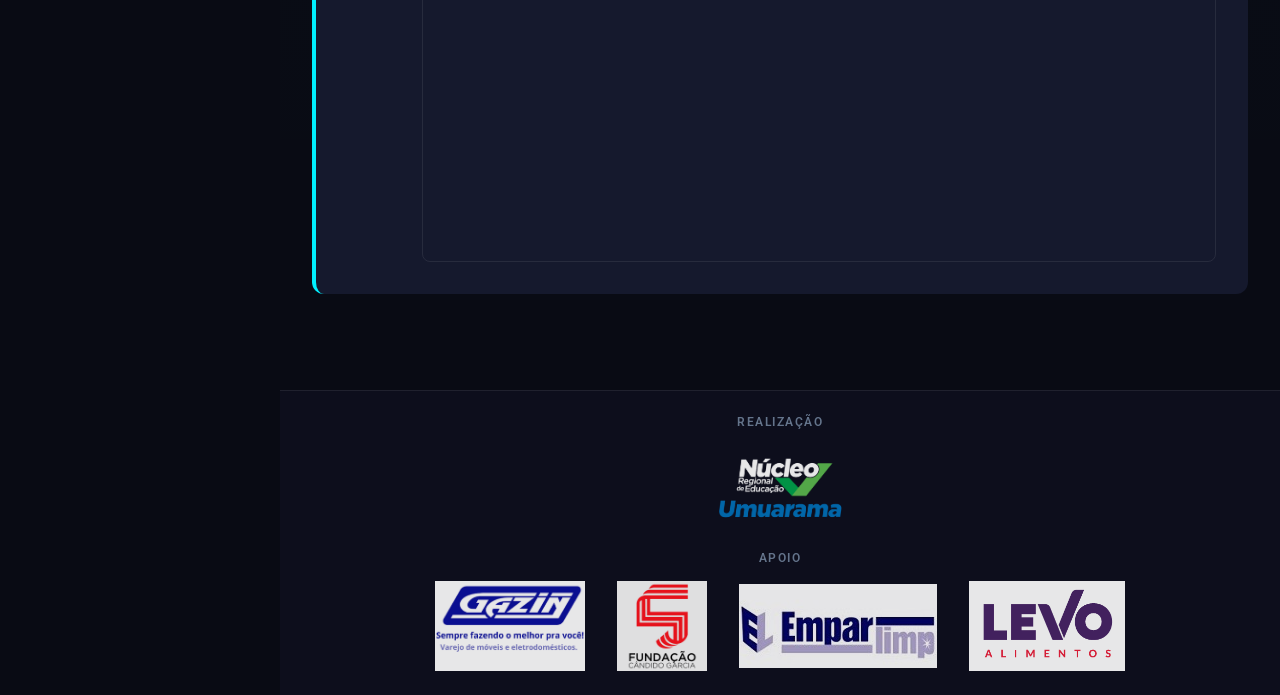
==== commit 5c6979f9: "Footer" ====
--- a/index.html
+++ b/index.html
@@ -625,11 +625,16 @@
         <!-- Cole este bloco dentro de <main class="main-content">, no final, após todas as .page-section -->
         <footer class="sponsors-footer">
             <div class="sponsors-container">
-                <span class="sponsors-title">Apoio & Realização</span>
+                <span class="sponsors-title">Realização</span>
                 <div class="sponsors-logos">
                     <!-- Substitua os 'src' pelos caminhos das imagens dos patrocinadores -->
-                    <img src="images/logo/logo-gazin-e.png" alt="Núcleo Regional de Educação de Umuarama" class="sponsor-logo">
-                    <img src="images/logo/logo-nre.png" alt="Móveis Gazin" class="sponsor-logo">
+                    <img src="images/logo/logo-nre.png" alt="Núcleo Regional de Educação de Umuarama" class="sponsor-logo">
+                </div>
+
+                <span class="sponsors-title">Apoio</span>
+                <div class="sponsors-logos">
+                    <!-- Substitua os 'src' pelos caminhos das imagens dos patrocinadores -->
+                    <img src="images/logo/logo-gazin-e.png" alt="Móveis Gazin" class="sponsor-logo">
                     <img src="images/logo/logo-fund-unipar.jpeg" alt="Fundação Cândido Garcia" class="sponsor-logo">
                     <img src="images/logo/logo-empar-limp.jpeg" alt="Empar Limp" class="sponsor-logo">
                     <img src="images/logo/logo-levo.png" alt="Levo Alimentos" class="sponsor-logo">
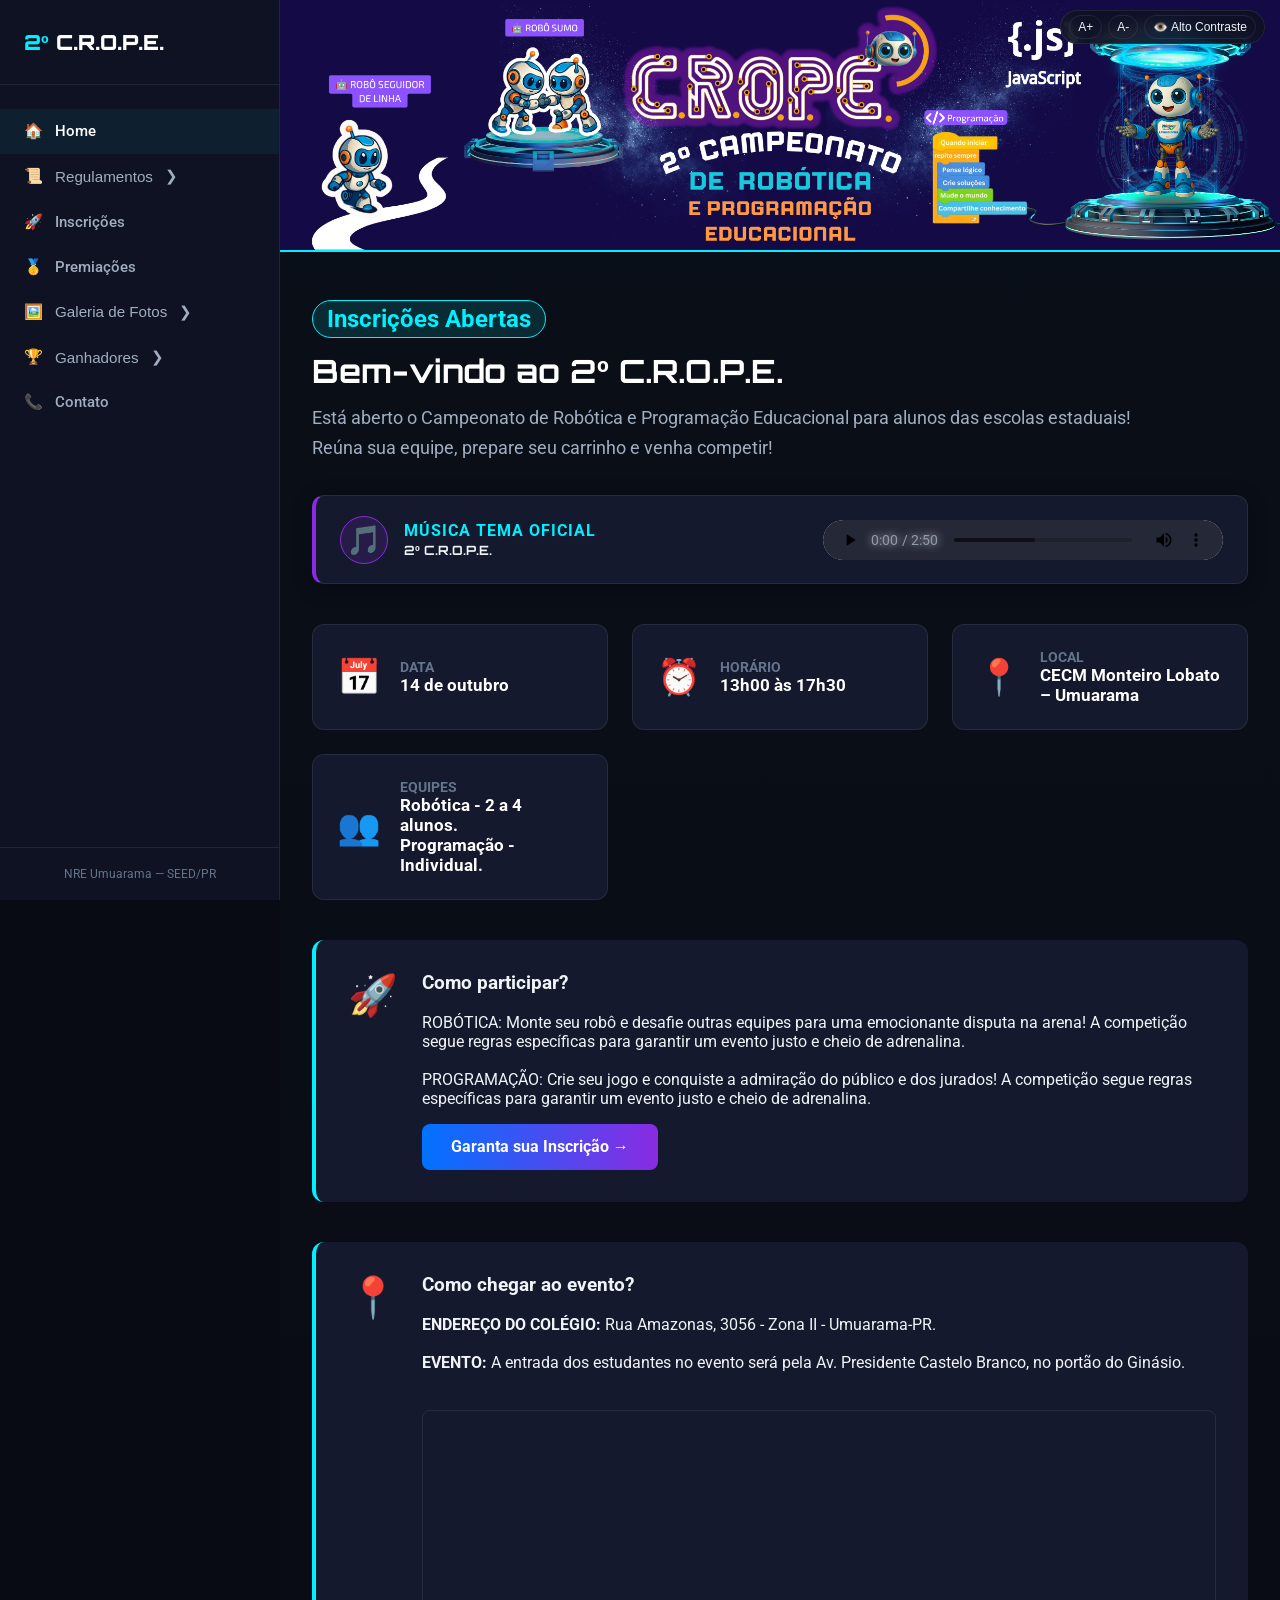
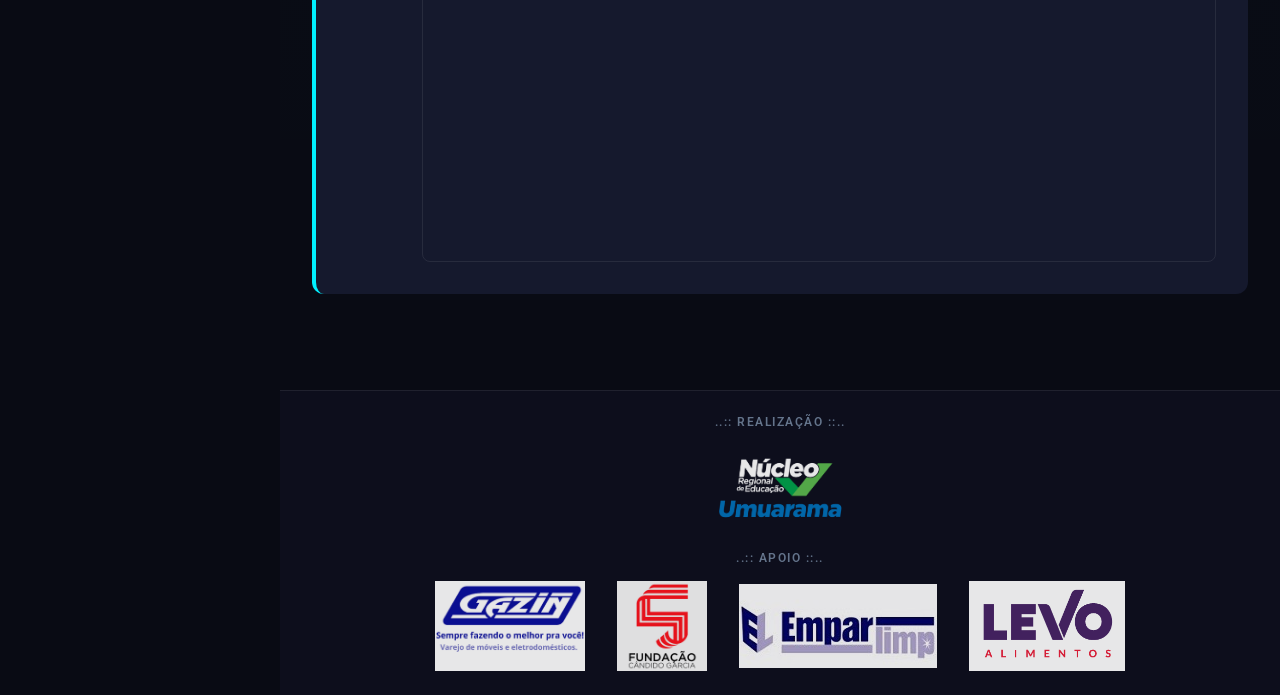
==== commit 04de7999: "Footer" ====
--- a/index.html
+++ b/index.html
@@ -625,13 +625,13 @@
         <!-- Cole este bloco dentro de <main class="main-content">, no final, após todas as .page-section -->
         <footer class="sponsors-footer">
             <div class="sponsors-container">
-                <span class="sponsors-title">Realização</span>
+                <span class="sponsors-title">..:: Realização ::..</span>
                 <div class="sponsors-logos">
                     <!-- Substitua os 'src' pelos caminhos das imagens dos patrocinadores -->
                     <img src="images/logo/logo-nre.png" alt="Núcleo Regional de Educação de Umuarama" class="sponsor-logo">
                 </div>
 
-                <span class="sponsors-title">Apoio</span>
+                <span class="sponsors-title">..:: Apoio ::..</span>
                 <div class="sponsors-logos">
                     <!-- Substitua os 'src' pelos caminhos das imagens dos patrocinadores -->
                     <img src="images/logo/logo-gazin-e.png" alt="Móveis Gazin" class="sponsor-logo">
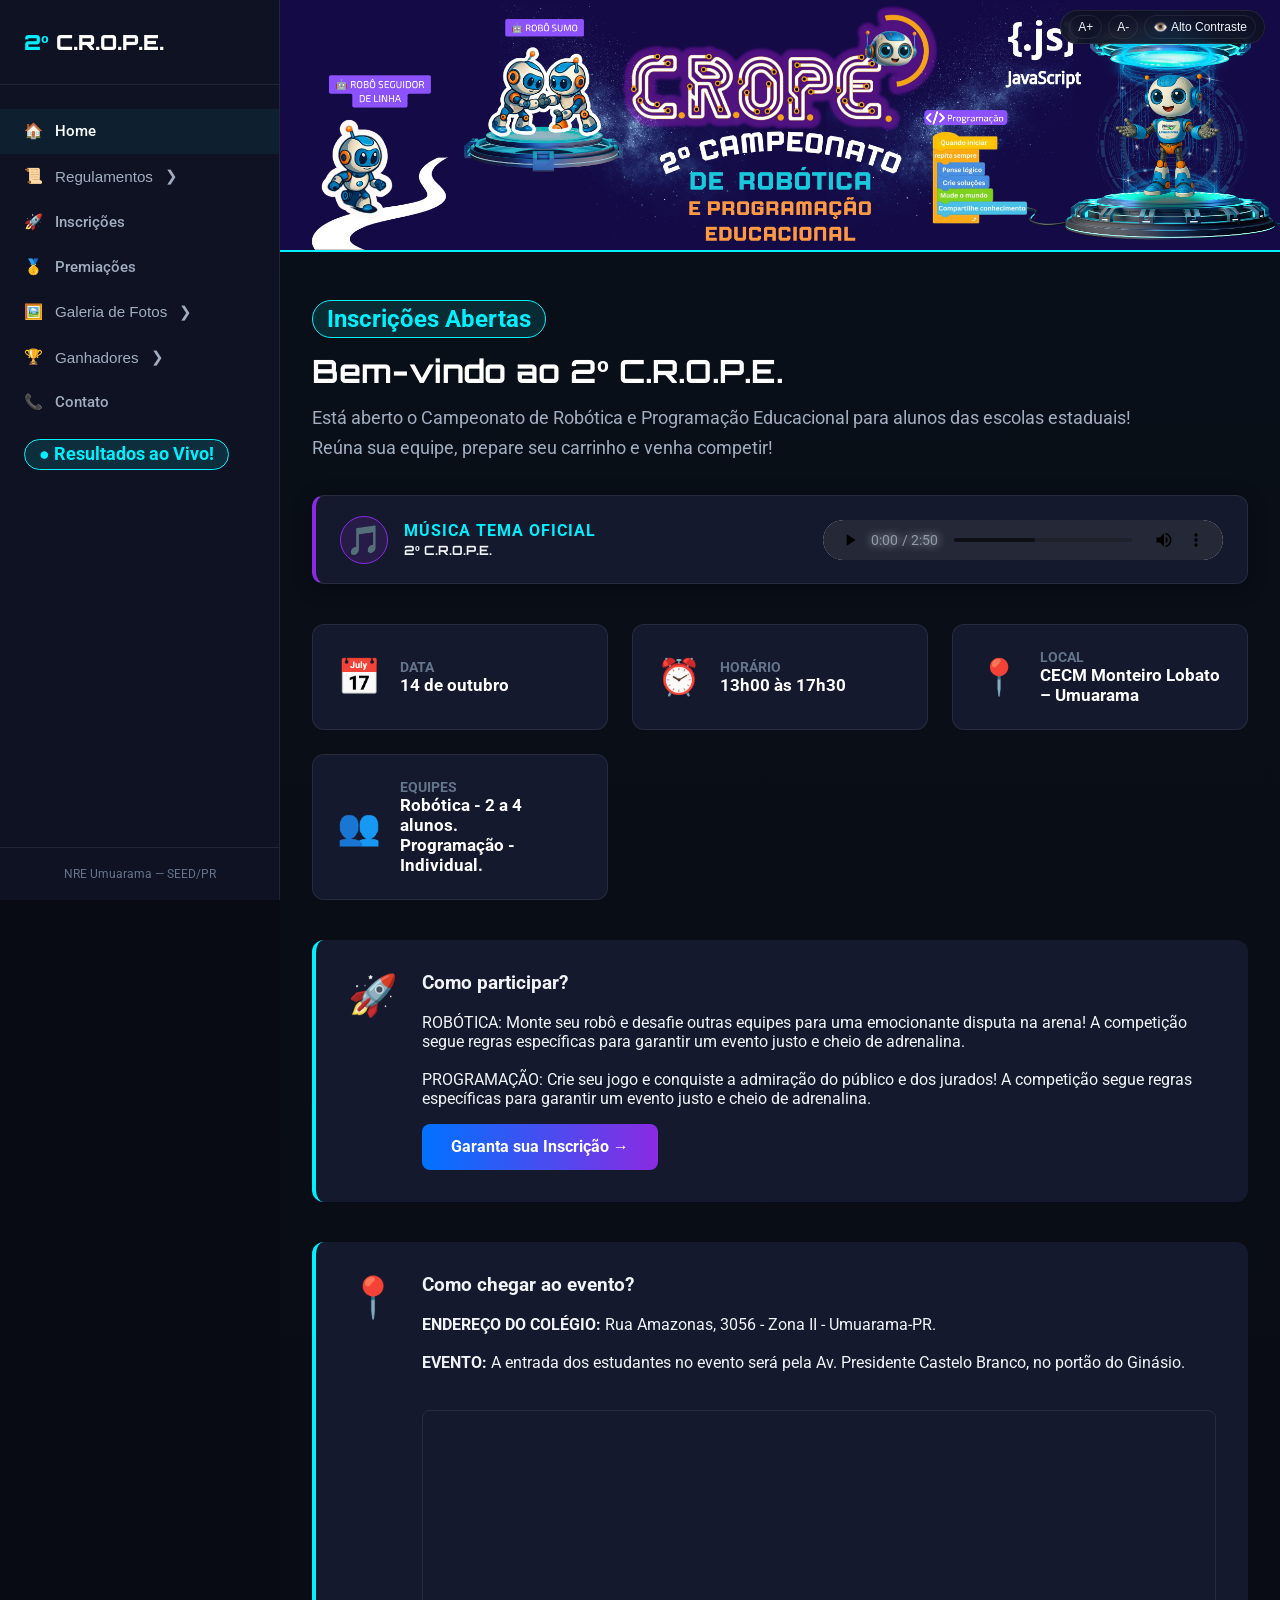
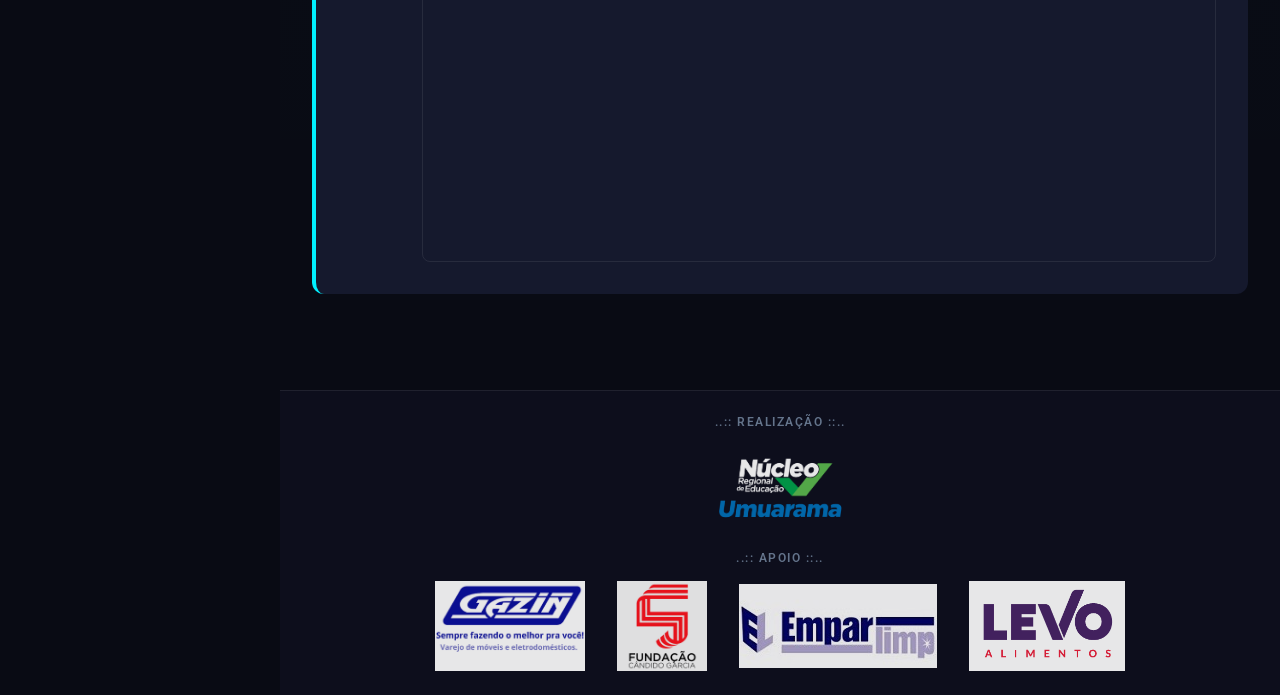
==== commit 8040e3a4: "Resultados" ====
--- a/index.html
+++ b/index.html
@@ -92,13 +92,12 @@
                     </a>
                 </li>
 
-            <!--    <li class="nav-item">
+                <li class="nav-item">
                     <a href="resultados.html" class="nav-link" target="_blank">
                         <span class="badge-neon2">● Resultados ao Vivo!</span>
                     </a>
                 </li>
-            -->    
-
+                
             </ul>
         </nav>
 
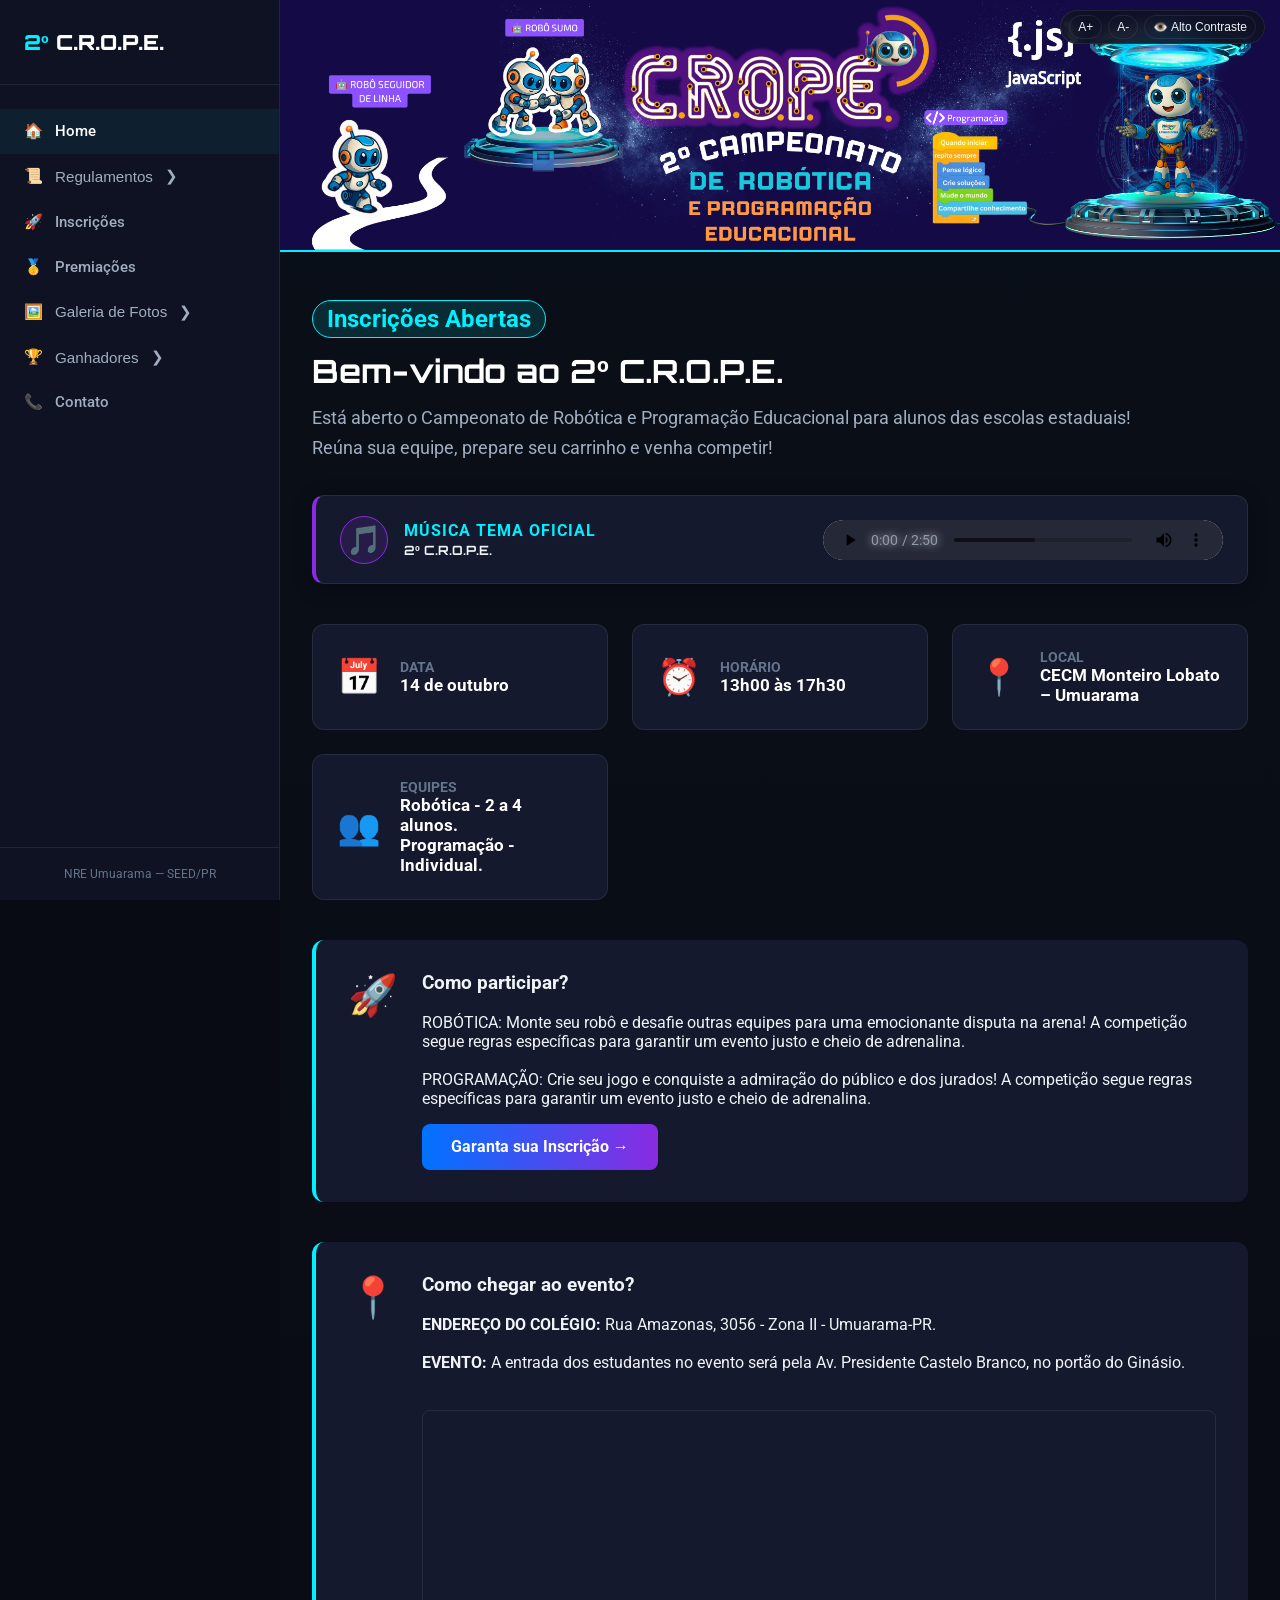
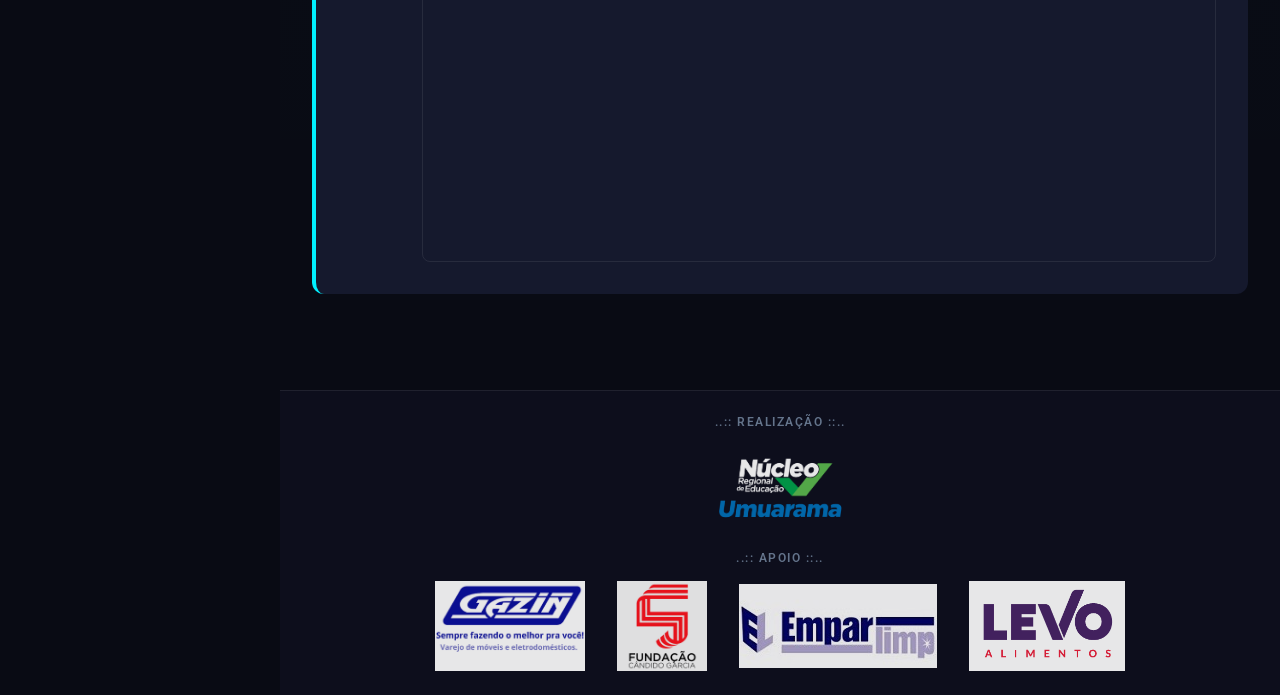
==== commit c897186c: "Ganhadores 2026" ====
--- a/index.html
+++ b/index.html
@@ -92,12 +92,12 @@
                     </a>
                 </li>
 
-                <li class="nav-item">
+            <!--    <li class="nav-item">
                     <a href="resultados.html" class="nav-link" target="_blank">
                         <span class="badge-neon2">● Resultados ao Vivo!</span>
                     </a>
                 </li>
-                
+            -->    
             </ul>
         </nav>
 
@@ -542,26 +542,37 @@
                     <p class="lead-text">Conheça os competidores que mostraram todo seu talento na edição 2026 do CROPE.</p>
                 </header>
 
-               <!-- <article class="alert-box warning-alert">
+                <article class="alert-box warning-alert">
                     <div class="alert-header">
                         <h3>🤖 Robô-Sumô</h3>
                     </div>
-                    <h3>1º lugar: CE Ver José Balan: Titan Balan</h3>
-                    <h3>2° lugar: CE Nestor Victor: Haikaze</h3>
-                    <h3>3° lugar: CE Nestor Victor: Aluzão</h3>
-                    <h3>4° lugar: CE Nestor Victor: Cybergirls</h3>
-                    <h3>5ª lugar: CE Lucia Alves - Vórtex Sombrio</h3>
+                    <h3>1º lugar: CE Malba Tahan: Juggernaut</h3>
+                    <h3>2° lugar: CE Cleoracy A Gil: Atom</h3>
+                    <h3>3° lugar: EEC Guaiporã: Tsunami</h3>
+                    <h3>4° lugar: EEC Guaiporã: Fúria da Noite</h3>
+                    <h3>5ª lugar: CE Cleoracy A Gil - Gaita Fight</h3>
                 </article>
 
                 <article class="alert-box ganhadores-alert">
                     <div class="alert-header">
                         <h3>🚗 Seguidor de Linha</h3>
                     </div>
-                    <h3>1º lugar: CE Castelo Branco: Destructor</h3>                   
-                    <h3>2° lugar: CE Nestor Victor : Legendário</h3>
-                    <h3>3º lugar: CE Santa Eliza: Roblô</h3>
-                    <h3>4° lugar: CE Castelo Branco: Robocopssanta</h3>
-                    <h3>5ª lugar: CE Malba Tahan: Cyber Flash</h3>
+                    <h3>1º lugar: CE Cleoracy A Gil: Carreirinha</h3>                   
+                    <h3>2° lugar: CECM Nestor Victor: Cão Guia</h3>
+                    <h3>3º lugar: CECM Nestor Victor: Veloz</h3>
+                    <h3>4° lugar: CECM Nestor Victor: Legendário</h3>
+                    <h3>5ª lugar: CE Ana Neri: Formiga</h3>
+                </article>
+
+                <article class="alert-box ganhadores-alert">
+                    <div class="alert-header">
+                        <h3>💻 Programação</h3>
+                    </div>
+                    <h3>1º lugar: CE Vila Alta: Terraform: Resgate do Planeta Azul (Julio Cesar)</h3>                   
+                    <h3>2° lugar: CECM Douradina: AgroGuardião: Missão Equilíbrio (José Eduardo)</h3>
+                    <h3>3º lugar: CECM Cruzeiro do Oeste: AgroVerse 2060 (Pedro Henrique)</h3>
+                    <h3>4° lugar: CE Cleoracy A Gil: Wheres The Ground? (Gabriel Marques)</h3>
+                    <h3>5ª lugar: CE São José: Disorder (Gustavo Santos)</h3>
                 </article>
 
                 <section class="rules-detail-card">
